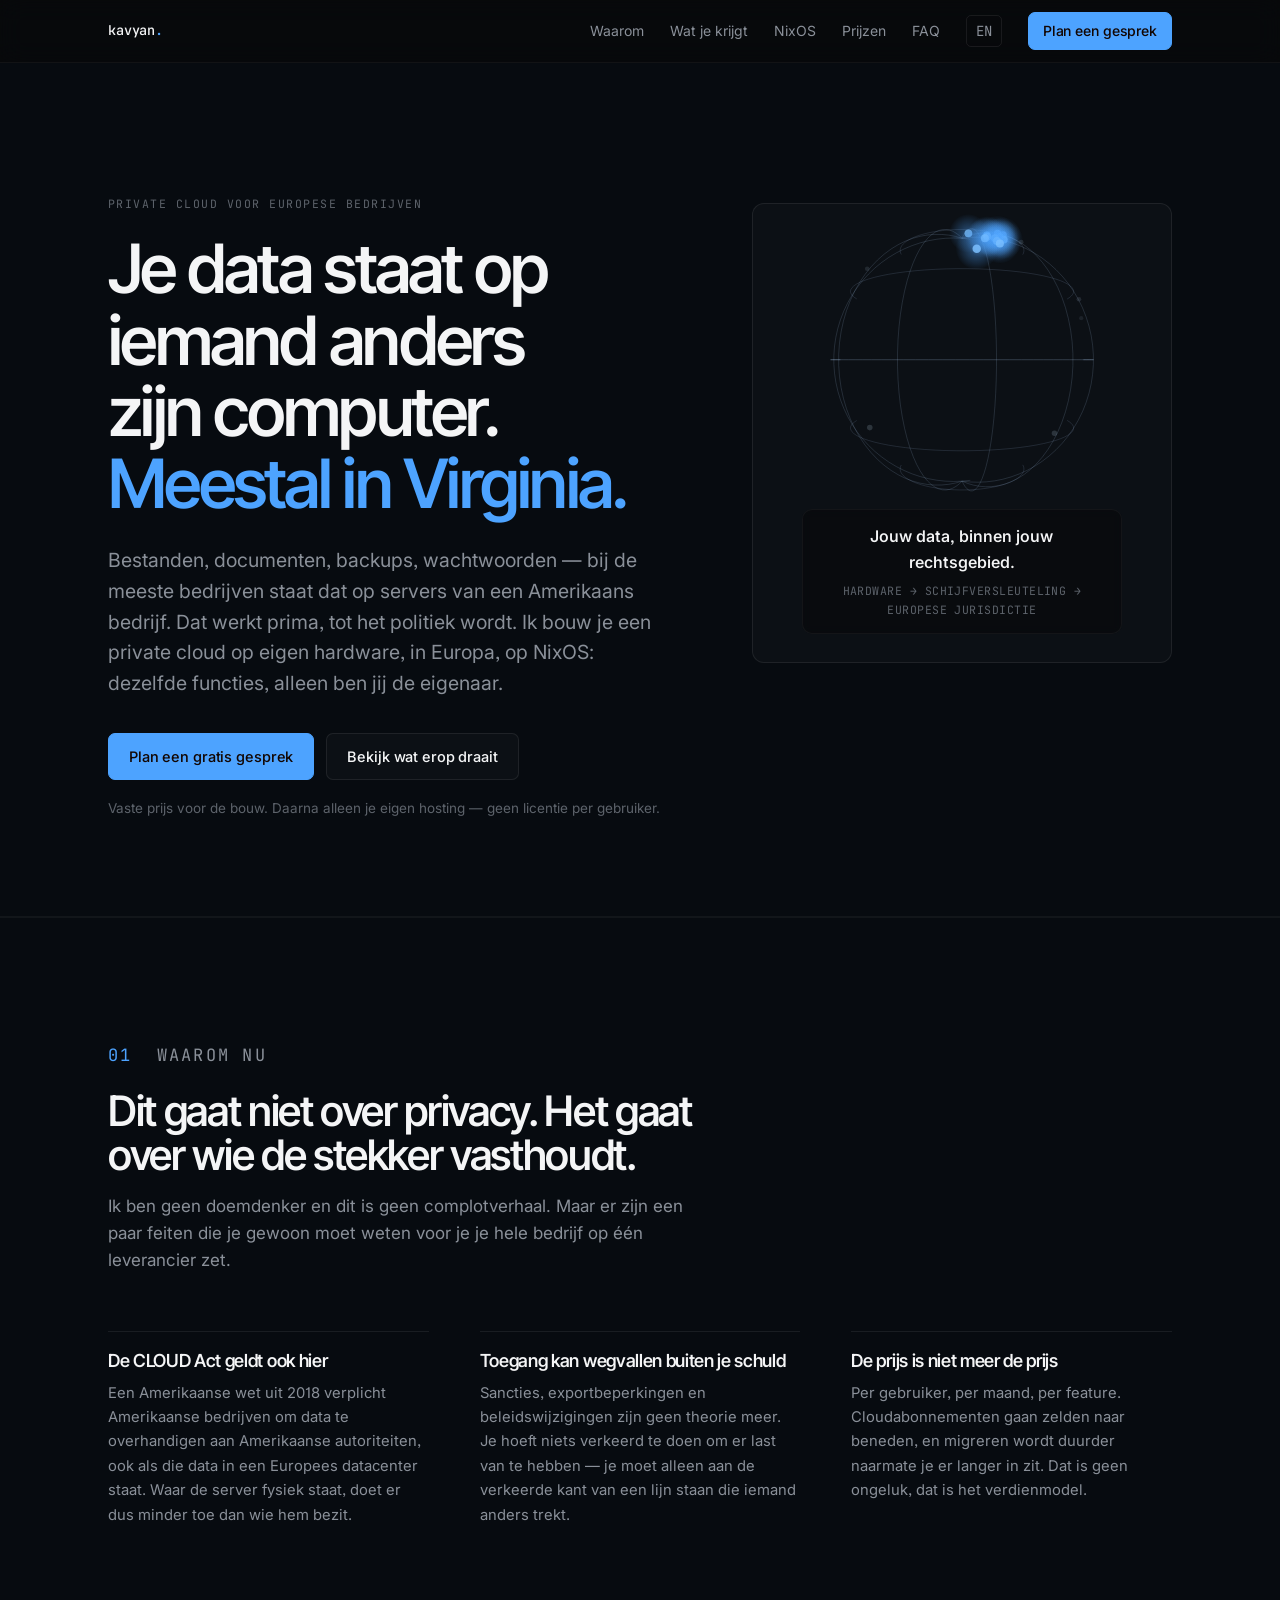
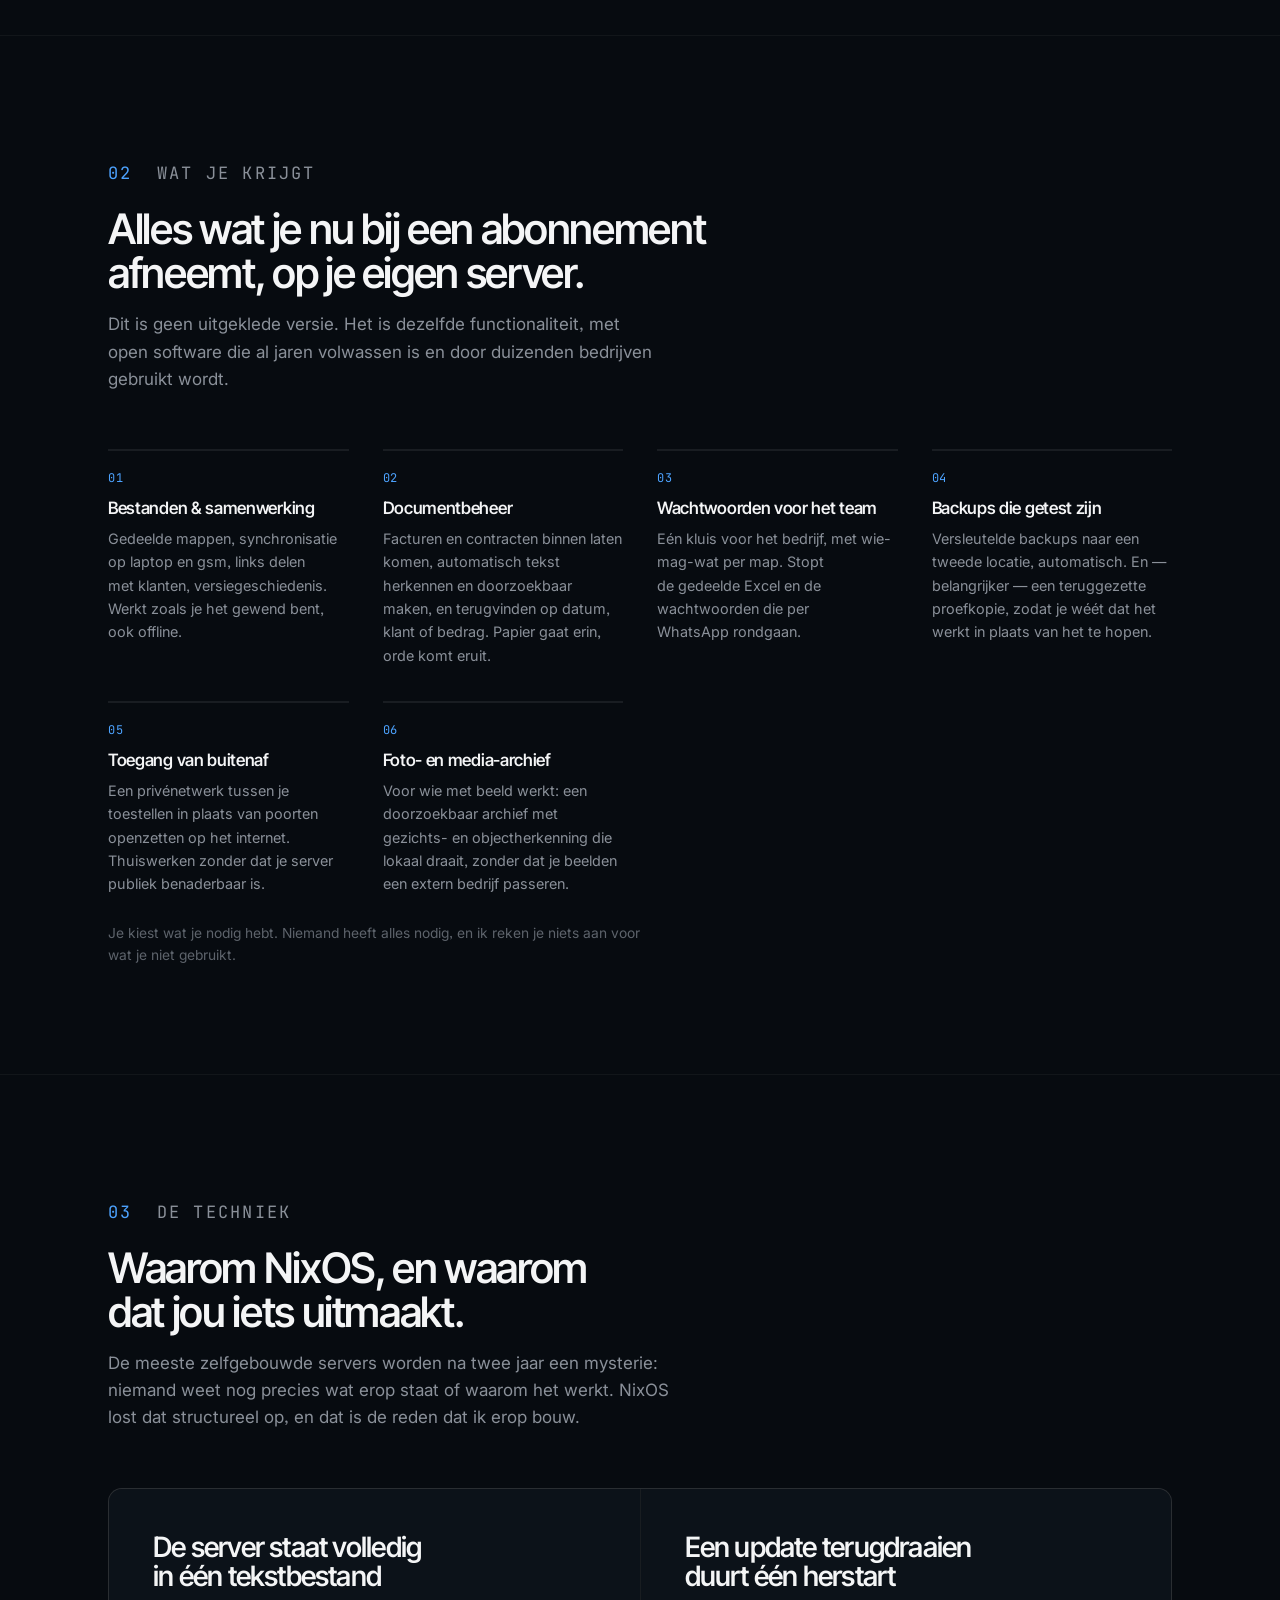
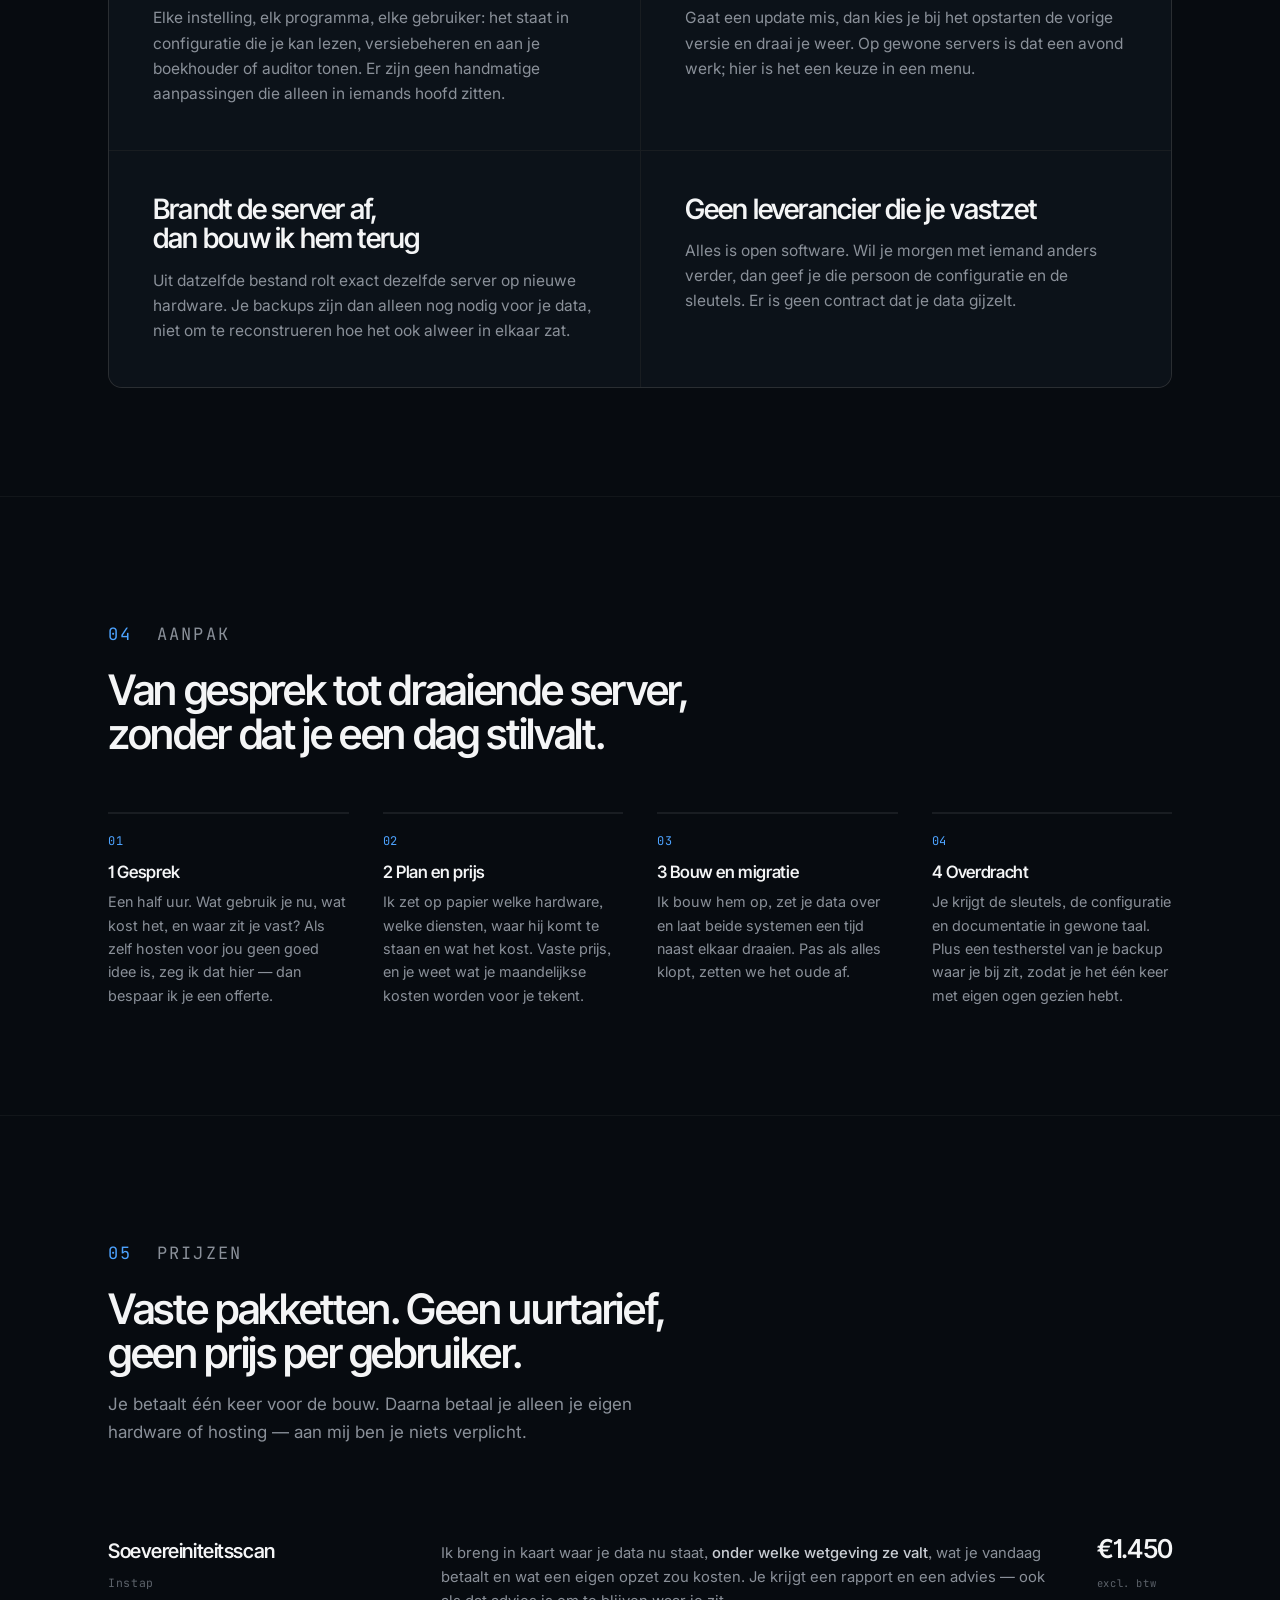
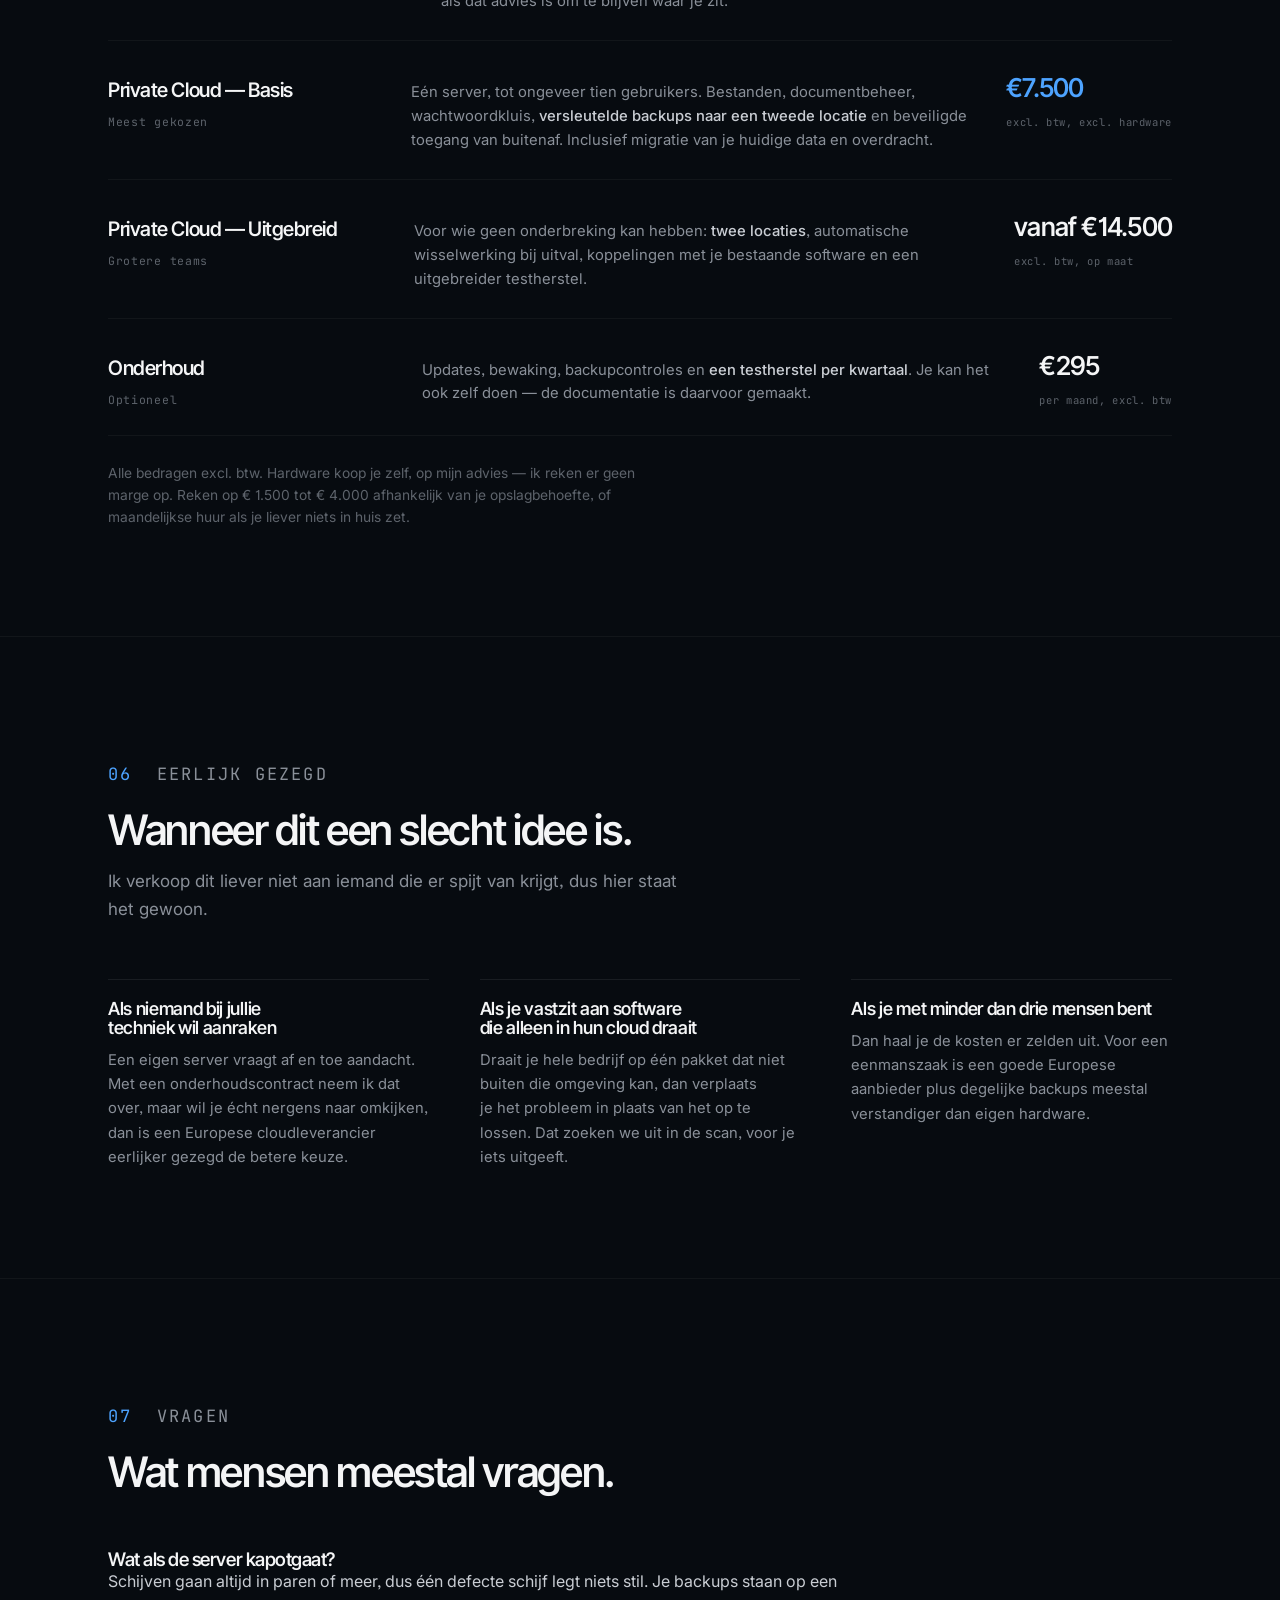
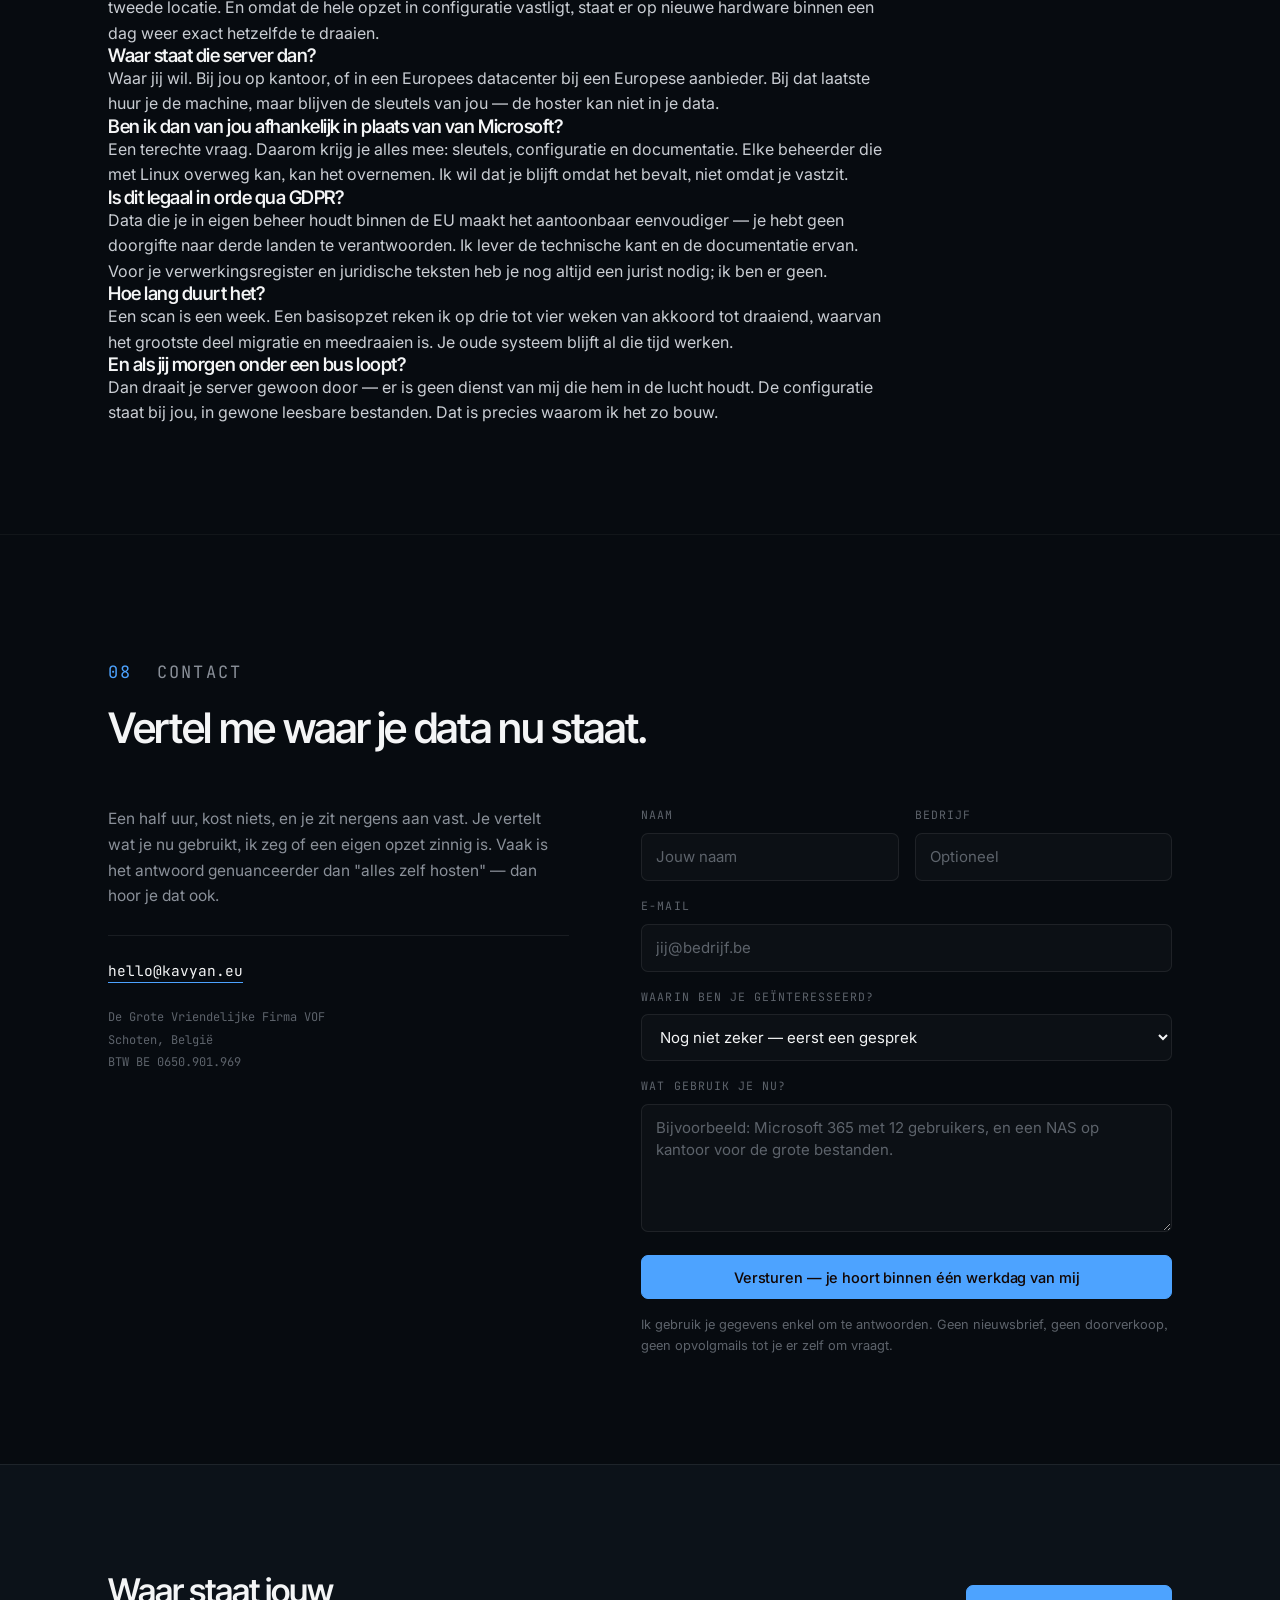
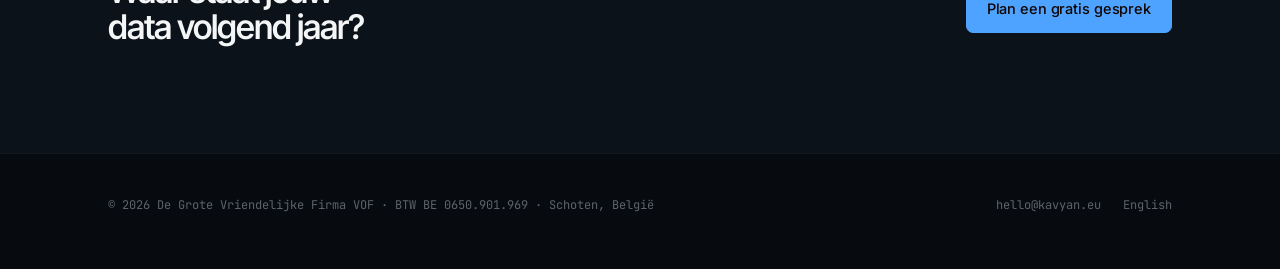
==== index.html @ d62dfb6c "kavyan.eu: statische site NL + EN, soevereine bol" ====
<!DOCTYPE html>
<html lang="nl">
<head>
<meta charset="utf-8">
<meta name="viewport" content="width=device-width, initial-scale=1">
<title>Private cloud op eigen hardware, in Europa — Kavyan</title>
<meta name="description" content="Je bestanden, documenten en backups op een server die je zelf bezit, in Europa, op NixOS. Geen Amerikaanse cloudwet, geen abonnement dat elk jaar duurder wordt. Vaste prijs.">
<link rel="canonical" href="https://kavyan.eu/">
<link rel="alternate" hreflang="nl" href="https://kavyan.eu/">
<link rel="alternate" hreflang="en" href="https://kavyan.eu/en/">
<link rel="alternate" hreflang="x-default" href="https://kavyan.eu/">
<meta property="og:type" content="website">
<meta property="og:title" content="Kavyan — private cloud op eigen hardware, in Europa">
<meta property="og:description" content="Je data op een server die je zelf bezit, in Europa, op NixOS. Vaste prijs, geen abonnementsval.">
<meta property="og:url" content="https://kavyan.eu/">
<meta property="og:locale" content="nl_BE">
<meta name="theme-color" content="#070b10">
<link rel="preconnect" href="https://fonts.googleapis.com">
<link rel="preconnect" href="https://fonts.gstatic.com" crossorigin>
<link href="https://fonts.googleapis.com/css2?family=Inter+Tight:wght@400;500;600&family=Inter:wght@400;500;600&family=JetBrains+Mono:wght@400;500&display=swap" rel="stylesheet">
<link rel="stylesheet" href="/assets/style.css">
<script type="application/ld+json">
{
  "@context": "https://schema.org",
  "@type": "ProfessionalService",
  "name": "Kavyan",
  "url": "https://kavyan.eu/",
  "email": "hello@kavyan.eu",
  "areaServed": "BE",
  "description": "Private cloud op eigen hardware voor bedrijven, gebouwd op NixOS. Bestanden, documenten, backups en wachtwoorden in eigen beheer, binnen Europa.",
  "parentOrganization": {
    "@type": "Organization",
    "name": "De Grote Vriendelijke Firma VOF",
    "vatID": "BE0650901969",
    "address": { "@type": "PostalAddress", "addressLocality": "Schoten", "addressCountry": "BE" }
  }
}
</script>
</head>
<body>

<header class="site-head">
  <div class="wrap">
    <a class="logo" href="/">kavyan<b>.</b></a>
    <nav class="nav">
      <a href="#waarom">Waarom</a>
      <a href="#wat">Wat je krijgt</a>
      <a href="#nixos">NixOS</a>
      <a href="#prijzen">Prijzen</a>
      <a href="#faq">FAQ</a>
      <a class="lang" href="/en/" hreflang="en">EN</a>
      <a class="btn btn-primary btn-sm" href="#contact">Plan een gesprek</a>
    </nav>
  </div>
</header>

<main>

<section class="hero">
  <div class="wrap">
    <div>
      <p class="eyebrow">Private cloud voor Europese bedrijven</p>
      <h1>Je data staat op iemand anders zijn computer. <em>Meestal in Virginia.</em></h1>
      <p class="lede">Bestanden, documenten, backups, wachtwoorden — bij de meeste bedrijven staat dat op servers van een Amerikaans bedrijf. Dat werkt prima, tot het politiek wordt. Ik bouw je een private cloud op eigen hardware, in Europa, op NixOS: dezelfde functies, alleen ben jij de eigenaar.</p>
      <div class="hero-cta">
        <a class="btn btn-primary" href="#contact">Plan een gratis gesprek</a>
        <a class="btn btn-ghost" href="#wat">Bekijk wat erop draait</a>
      </div>
      <p class="hero-note">Vaste prijs voor de bouw. Daarna alleen je eigen hosting — geen licentie per gebruiker.</p>
    </div>

    <aside class="hero-aside graph-wrap">
      <canvas id="globe" aria-hidden="true"></canvas>
      <div class="graph-caption">
        <b>Jouw data, binnen jouw rechtsgebied.</b>
        <span>hardware → schijfversleuteling → Europese jurisdictie</span>
      </div>
    </aside>
  </div>
</section>

<section class="section-line" id="waarom">
  <div class="wrap">
    <div class="sec-head">
      <p class="eyebrow"><span class="num">01</span> &nbsp;Waarom nu</p>
      <h2>Dit gaat niet over privacy. Het gaat over wie de stekker vasthoudt.</h2>
      <p>Ik ben geen doemdenker en dit is geen complotverhaal. Maar er zijn een paar feiten die je gewoon moet weten voor je je hele bedrijf op één leverancier zet.</p>
    </div>
    <div class="pain">
      <div>
        <h3>De CLOUD Act geldt ook hier</h3>
        <p>Een Amerikaanse wet uit 2018 verplicht Amerikaanse bedrijven om data te overhandigen aan Amerikaanse autoriteiten, ook als die data in een Europees datacenter staat. Waar de server fysiek staat, doet er dus minder toe dan wie hem bezit.</p>
      </div>
      <div>
        <h3>Toegang kan wegvallen buiten je schuld</h3>
        <p>Sancties, exportbeperkingen en beleidswijzigingen zijn geen theorie meer. Je hoeft niets verkeerd te doen om er last van te hebben — je moet alleen aan de verkeerde kant van een lijn staan die iemand anders trekt.</p>
      </div>
      <div>
        <h3>De prijs is niet meer de prijs</h3>
        <p>Per gebruiker, per maand, per feature. Cloudabonnementen gaan zelden naar beneden, en migreren wordt duurder naarmate je er langer in zit. Dat is geen ongeluk, dat is het verdienmodel.</p>
      </div>
    </div>
  </div>
</section>

<section class="section-line" id="wat">
  <div class="wrap">
    <div class="sec-head">
      <p class="eyebrow"><span class="num">02</span> &nbsp;Wat je krijgt</p>
      <h2>Alles wat je nu bij een abonnement afneemt, op je eigen server.</h2>
      <p>Dit is geen uitgeklede versie. Het is dezelfde functionaliteit, met open software die al jaren volwassen is en door duizenden bedrijven gebruikt wordt.</p>
    </div>
    <div class="steps">
      <div class="step">
        <h3>Bestanden &amp; samenwerking</h3>
        <p>Gedeelde mappen, synchronisatie op laptop en gsm, links delen met klanten, versiegeschiedenis. Werkt zoals je het gewend bent, ook offline.</p>
      </div>
      <div class="step">
        <h3>Documentbeheer</h3>
        <p>Facturen en contracten binnen laten komen, automatisch tekst herkennen en doorzoekbaar maken, en terugvinden op datum, klant of bedrag. Papier gaat erin, orde komt eruit.</p>
      </div>
      <div class="step">
        <h3>Wachtwoorden voor het team</h3>
        <p>Eén kluis voor het bedrijf, met wie-mag-wat per map. Stopt de gedeelde Excel en de wachtwoorden die per WhatsApp rondgaan.</p>
      </div>
      <div class="step">
        <h3>Backups die getest zijn</h3>
        <p>Versleutelde backups naar een tweede locatie, automatisch. En — belangrijker — een teruggezette proefkopie, zodat je wéét dat het werkt in plaats van het te hopen.</p>
      </div>
      <div class="step">
        <h3>Toegang van buitenaf</h3>
        <p>Een privénetwerk tussen je toestellen in plaats van poorten openzetten op het internet. Thuiswerken zonder dat je server publiek benaderbaar is.</p>
      </div>
      <div class="step">
        <h3>Foto- en media-archief</h3>
        <p>Voor wie met beeld werkt: een doorzoekbaar archief met gezichts- en objectherkenning die lokaal draait, zonder dat je beelden een extern bedrijf passeren.</p>
      </div>
    </div>
    <p class="price-note">Je kiest wat je nodig hebt. Niemand heeft alles nodig, en ik reken je niets aan voor wat je niet gebruikt.</p>
  </div>
</section>

<section class="section-line" id="nixos">
  <div class="wrap">
    <div class="sec-head">
      <p class="eyebrow"><span class="num">03</span> &nbsp;De techniek</p>
      <h2>Waarom NixOS, en waarom dat jou iets uitmaakt.</h2>
      <p>De meeste zelfgebouwde servers worden na twee jaar een mysterie: niemand weet nog precies wat erop staat of waarom het werkt. NixOS lost dat structureel op, en dat is de reden dat ik erop bouw.</p>
    </div>
    <div class="tracks">
      <div class="track">
        <h3>De server staat volledig in één tekstbestand</h3>
        <p>Elke instelling, elk programma, elke gebruiker: het staat in configuratie die je kan lezen, versiebeheren en aan je boekhouder of auditor tonen. Er zijn geen handmatige aanpassingen die alleen in iemands hoofd zitten.</p>
      </div>
      <div class="track">
        <h3>Een update terugdraaien duurt één herstart</h3>
        <p>Gaat een update mis, dan kies je bij het opstarten de vorige versie en draai je weer. Op gewone servers is dat een avond werk; hier is het een keuze in een menu.</p>
      </div>
      <div class="track">
        <h3>Brandt de server af, dan bouw ik hem terug</h3>
        <p>Uit datzelfde bestand rolt exact dezelfde server op nieuwe hardware. Je backups zijn dan alleen nog nodig voor je data, niet om te reconstrueren hoe het ook alweer in elkaar zat.</p>
      </div>
      <div class="track">
        <h3>Geen leverancier die je vastzet</h3>
        <p>Alles is open software. Wil je morgen met iemand anders verder, dan geef je die persoon de configuratie en de sleutels. Er is geen contract dat je data gijzelt.</p>
      </div>
    </div>
  </div>
</section>

<section class="section-line" id="aanpak">
  <div class="wrap">
    <div class="sec-head">
      <p class="eyebrow"><span class="num">04</span> &nbsp;Aanpak</p>
      <h2>Van gesprek tot draaiende server, zonder dat je een dag stilvalt.</h2>
    </div>
    <div class="steps">
      <div class="step">
        <h3><span class="num">1</span> Gesprek</h3>
        <p>Een half uur. Wat gebruik je nu, wat kost het, en waar zit je vast? Als zelf hosten voor jou geen goed idee is, zeg ik dat hier — dan bespaar ik je een offerte.</p>
      </div>
      <div class="step">
        <h3><span class="num">2</span> Plan en prijs</h3>
        <p>Ik zet op papier welke hardware, welke diensten, waar hij komt te staan en wat het kost. Vaste prijs, en je weet wat je maandelijkse kosten worden voor je tekent.</p>
      </div>
      <div class="step">
        <h3><span class="num">3</span> Bouw en migratie</h3>
        <p>Ik bouw hem op, zet je data over en laat beide systemen een tijd naast elkaar draaien. Pas als alles klopt, zetten we het oude af.</p>
      </div>
      <div class="step">
        <h3><span class="num">4</span> Overdracht</h3>
        <p>Je krijgt de sleutels, de configuratie en documentatie in gewone taal. Plus een testherstel van je backup waar je bij zit, zodat je het één keer met eigen ogen gezien hebt.</p>
      </div>
    </div>
  </div>
</section>

<section class="section-line" id="prijzen">
  <div class="wrap">
    <div class="sec-head">
      <p class="eyebrow"><span class="num">05</span> &nbsp;Prijzen</p>
      <h2>Vaste pakketten. Geen uurtarief, geen prijs per gebruiker.</h2>
      <p>Je betaalt één keer voor de bouw. Daarna betaal je alleen je eigen hardware of hosting — aan mij ben je niets verplicht.</p>
    </div>

    <div class="price-group">
      <div class="price-row">
        <div class="name">Soevereiniteitsscan<span>Instap</span></div>
        <div class="what">Ik breng in kaart waar je data nu staat, <b>onder welke wetgeving ze valt</b>, wat je vandaag betaalt en wat een eigen opzet zou kosten. Je krijgt een rapport en een advies — ook als dat advies is om te blijven waar je zit.</div>
        <div class="amt">€1.450<small>excl. btw</small></div>
      </div>
      <div class="price-row feature">
        <div class="name">Private Cloud — Basis<span>Meest gekozen</span></div>
        <div class="what">Eén server, tot ongeveer tien gebruikers. Bestanden, documentbeheer, wachtwoordkluis, <b>versleutelde backups naar een tweede locatie</b> en beveiligde toegang van buitenaf. Inclusief migratie van je huidige data en overdracht.</div>
        <div class="amt">€7.500<small>excl. btw, excl. hardware</small></div>
      </div>
      <div class="price-row">
        <div class="name">Private Cloud — Uitgebreid<span>Grotere teams</span></div>
        <div class="what">Voor wie geen onderbreking kan hebben: <b>twee locaties</b>, automatische wisselwerking bij uitval, koppelingen met je bestaande software en een uitgebreider testherstel.</div>
        <div class="amt">vanaf €14.500<small>excl. btw, op maat</small></div>
      </div>
      <div class="price-row">
        <div class="name">Onderhoud<span>Optioneel</span></div>
        <div class="what">Updates, bewaking, backupcontroles en <b>een testherstel per kwartaal</b>. Je kan het ook zelf doen — de documentatie is daarvoor gemaakt.</div>
        <div class="amt">€295<small>per maand, excl. btw</small></div>
      </div>
    </div>

    <p class="price-note">Alle bedragen excl. btw. Hardware koop je zelf, op mijn advies — ik reken er geen marge op. Reken op € 1.500 tot € 4.000 afhankelijk van je opslagbehoefte, of maandelijkse huur als je liever niets in huis zet.</p>
  </div>
</section>

<section class="section-line" id="eerlijk">
  <div class="wrap">
    <div class="sec-head">
      <p class="eyebrow"><span class="num">06</span> &nbsp;Eerlijk gezegd</p>
      <h2>Wanneer dit een slecht idee is.</h2>
      <p>Ik verkoop dit liever niet aan iemand die er spijt van krijgt, dus hier staat het gewoon.</p>
    </div>
    <div class="pain">
      <div>
        <h3>Als niemand bij jullie techniek wil aanraken</h3>
        <p>Een eigen server vraagt af en toe aandacht. Met een onderhoudscontract neem ik dat over, maar wil je écht nergens naar omkijken, dan is een Europese cloudleverancier eerlijker gezegd de betere keuze.</p>
      </div>
      <div>
        <h3>Als je vastzit aan software die alleen in hun cloud draait</h3>
        <p>Draait je hele bedrijf op één pakket dat niet buiten die omgeving kan, dan verplaats je het probleem in plaats van het op te lossen. Dat zoeken we uit in de scan, voor je iets uitgeeft.</p>
      </div>
      <div>
        <h3>Als je met minder dan drie mensen bent</h3>
        <p>Dan haal je de kosten er zelden uit. Voor een eenmanszaak is een goede Europese aanbieder plus degelijke backups meestal verstandiger dan eigen hardware.</p>
      </div>
    </div>
  </div>
</section>

<section class="section-line" id="faq">
  <div class="wrap">
    <div class="sec-head">
      <p class="eyebrow"><span class="num">07</span> &nbsp;Vragen</p>
      <h2>Wat mensen meestal vragen.</h2>
    </div>
    <div class="faq">
      <div>
        <h3>Wat als de server kapotgaat?</h3>
        <p>Schijven gaan altijd in paren of meer, dus één defecte schijf legt niets stil. Je backups staan op een tweede locatie. En omdat de hele opzet in configuratie vastligt, staat er op nieuwe hardware binnen een dag weer exact hetzelfde te draaien.</p>
      </div>
      <div>
        <h3>Waar staat die server dan?</h3>
        <p>Waar jij wil. Bij jou op kantoor, of in een Europees datacenter bij een Europese aanbieder. Bij dat laatste huur je de machine, maar blijven de sleutels van jou — de hoster kan niet in je data.</p>
      </div>
      <div>
        <h3>Ben ik dan van jou afhankelijk in plaats van van Microsoft?</h3>
        <p>Een terechte vraag. Daarom krijg je alles mee: sleutels, configuratie en documentatie. Elke beheerder die met Linux overweg kan, kan het overnemen. Ik wil dat je blijft omdat het bevalt, niet omdat je vastzit.</p>
      </div>
      <div>
        <h3>Is dit legaal in orde qua GDPR?</h3>
        <p>Data die je in eigen beheer houdt binnen de EU maakt het aantoonbaar eenvoudiger — je hebt geen doorgifte naar derde landen te verantwoorden. Ik lever de technische kant en de documentatie ervan. Voor je verwerkingsregister en juridische teksten heb je nog altijd een jurist nodig; ik ben er geen.</p>
      </div>
      <div>
        <h3>Hoe lang duurt het?</h3>
        <p>Een scan is een week. Een basisopzet reken ik op drie tot vier weken van akkoord tot draaiend, waarvan het grootste deel migratie en meedraaien is. Je oude systeem blijft al die tijd werken.</p>
      </div>
      <div>
        <h3>En als jij morgen onder een bus loopt?</h3>
        <p>Dan draait je server gewoon door — er is geen dienst van mij die hem in de lucht houdt. De configuratie staat bij jou, in gewone leesbare bestanden. Dat is precies waarom ik het zo bouw.</p>
      </div>
    </div>
  </div>
</section>

<section class="section-line" id="contact">
  <div class="wrap">
    <div class="sec-head">
      <p class="eyebrow"><span class="num">08</span> &nbsp;Contact</p>
      <h2>Vertel me waar je data nu staat.</h2>
    </div>
    <div class="contact-grid">
      <div class="contact-side">
        <p>Een half uur, kost niets, en je zit nergens aan vast. Je vertelt wat je nu gebruikt, ik zeg of een eigen opzet zinnig is. Vaak is het antwoord genuanceerder dan "alles zelf hosten" — dan hoor je dat ook.</p>
        <div class="direct">
          <a href="mailto:hello@kavyan.eu">hello@kavyan.eu</a>
        </div>
        <p class="meta">
          De Grote Vriendelijke Firma VOF<br>
          Schoten, België<br>
          BTW BE 0650.901.969
        </p>
      </div>

      <form action="https://formspree.io/f/FORMSPREE_ID" method="POST">
        <div class="field-row">
          <div class="field">
            <label for="naam">Naam</label>
            <input id="naam" name="naam" type="text" required autocomplete="name" placeholder="Jouw naam">
          </div>
          <div class="field">
            <label for="bedrijf">Bedrijf</label>
            <input id="bedrijf" name="bedrijf" type="text" autocomplete="organization" placeholder="Optioneel">
          </div>
        </div>
        <div class="field">
          <label for="email">E-mail</label>
          <input id="email" name="email" type="email" required autocomplete="email" placeholder="jij@bedrijf.be">
        </div>
        <div class="field">
          <label for="interesse">Waarin ben je geïnteresseerd?</label>
          <select id="interesse" name="interesse">
            <option>Nog niet zeker — eerst een gesprek</option>
            <option>Soevereiniteitsscan (€1.450)</option>
            <option>Private Cloud — Basis (€7.500)</option>
            <option>Private Cloud — Uitgebreid (vanaf €14.500)</option>
            <option>Onderhoud (€295/maand)</option>
          </select>
        </div>
        <div class="field">
          <label for="bericht">Wat gebruik je nu?</label>
          <textarea id="bericht" name="bericht" required placeholder="Bijvoorbeeld: Microsoft 365 met 12 gebruikers, en een NAS op kantoor voor de grote bestanden."></textarea>
        </div>
        <input type="hidden" name="_subject" value="Nieuwe aanvraag via kavyan.eu">
        <input class="hp" type="text" name="_gotcha" tabindex="-1" autocomplete="off" aria-hidden="true">
        <button class="btn btn-primary" type="submit">Versturen — je hoort binnen één werkdag van mij</button>
        <p class="form-foot">Ik gebruik je gegevens enkel om te antwoorden. Geen nieuwsbrief, geen doorverkoop, geen opvolgmails tot je er zelf om vraagt.</p>
      </form>
    </div>
  </div>
</section>

<section class="final">
  <div class="wrap">
    <h2>Waar staat jouw data volgend jaar?</h2>
    <a class="btn btn-primary" href="#contact">Plan een gratis gesprek</a>
  </div>
</section>

</main>

<footer class="site-foot">
  <div class="wrap">
    <p>© 2026 De Grote Vriendelijke Firma VOF · BTW BE 0650.901.969 · Schoten, België</p>
    <div class="foot-links">
      <a href="mailto:hello@kavyan.eu">hello@kavyan.eu</a>
      <a href="/en/" hreflang="en">English</a>
    </div>
  </div>
</footer>

<script src="/assets/sovereign-globe.js" defer></script>
</body>
</html>
---- assets/style.css ----
/* buildingaiagents.eu — design system
   Surface: Decide/Learn. Dark-native, editorial, one accent.
   Accent is signal-only: CTAs, active states, numerals. Never decoration. */

:root {
  --bg:        #070b10;
  --bg-2:      #0c1219;
  --surface:   rgba(255,255,255,0.022);
  --surface-2: rgba(255,255,255,0.045);
  --line:      rgba(255,255,255,0.075);
  --line-soft: rgba(255,255,255,0.045);

  --ink:       #f4f5f6;
  --ink-2:     #c9cdd3;
  --ink-3:     #8a9099;
  --ink-4:     #5d636b;

  --accent:    #4da3ff;
  --accent-2:  #7cc0ff;
  --accent-dim: rgba(77,163,255,0.10);

  --sans: 'Inter', system-ui, -apple-system, 'Segoe UI', Roboto, sans-serif;
  --display: 'Inter Tight', 'Inter', system-ui, sans-serif;
  --mono: 'JetBrains Mono', ui-monospace, SFMono-Regular, Menlo, monospace;

  --wrap: 1160px;
  --gut: clamp(20px, 5vw, 48px);
}

*, *::before, *::after { box-sizing: border-box; }

html { scroll-behavior: smooth; -webkit-text-size-adjust: 100%; }

body {
  margin: 0;
  background: var(--bg);
  color: var(--ink-2);
  font-family: var(--sans);
  font-size: 16px;
  line-height: 1.6;
  font-feature-settings: "cv01", "ss03";
  -webkit-font-smoothing: antialiased;
  text-wrap: pretty;
}

h1, h2, h3, h4 {
  font-family: var(--display);
  color: var(--ink);
  font-weight: 560;
  margin: 0;
  line-height: 1.05;
  letter-spacing: -0.025em;
  text-wrap: balance;
}

p { margin: 0; }

a { color: inherit; text-decoration: none; }

a:focus-visible, button:focus-visible, input:focus-visible,
textarea:focus-visible, select:focus-visible, summary:focus-visible {
  outline: 2px solid var(--accent);
  outline-offset: 3px;
  border-radius: 3px;
}

.wrap { max-width: var(--wrap); margin: 0 auto; padding-inline: var(--gut); }

.eyebrow {
  font-family: var(--mono);
  font-size: 11.5px;
  letter-spacing: 0.13em;
  text-transform: uppercase;
  color: var(--ink-4);
  margin: 0 0 20px;
}
.eyebrow .num { color: var(--accent); }

/* ---------- header ---------- */
.site-head {
  position: sticky; top: 0; z-index: 60;
  background: rgba(8,9,10,0.82);
  backdrop-filter: saturate(140%) blur(12px);
  border-bottom: 1px solid var(--line-soft);
}
.site-head .wrap {
  display: flex; align-items: center; gap: 28px;
  height: 62px;
}
.logo {
  font-family: var(--mono);
  font-size: 13.5px; font-weight: 500;
  color: var(--ink); letter-spacing: -0.01em;
  white-space: nowrap;
}
.logo b { color: var(--accent); font-weight: 500; }
.nav { display: flex; gap: 26px; margin-left: auto; align-items: center; }
.nav a { font-size: 14px; color: var(--ink-3); transition: color .15s; }
.nav a:hover { color: var(--ink); }
.lang {
  font-family: var(--mono); font-size: 11.5px;
  color: var(--ink-4); border: 1px solid var(--line);
  padding: 4px 9px; border-radius: 5px;
  transition: border-color .15s, color .15s;
}
.lang:hover { color: var(--ink); border-color: var(--ink-4); }
@media (max-width: 880px) { .nav a:not(.lang):not(.btn) { display: none; } }

/* ---------- buttons ---------- */
.btn {
  display: inline-flex; align-items: center; justify-content: center;
  gap: 8px; min-height: 44px;
  padding: 11px 20px; border-radius: 7px;
  font-size: 14.5px; font-weight: 510; letter-spacing: -0.008em;
  border: 1px solid transparent; cursor: pointer;
  transition: background .16s, border-color .16s, color .16s;
  font-family: inherit;
}
/* two classes: must out-specify `.nav a` (class+element) */
.btn.btn-primary { background: var(--accent); color: #120603; border-color: var(--accent); }
.btn.btn-primary:hover { background: var(--accent-2); border-color: var(--accent-2); color: #120603; }
.btn.btn-ghost { background: var(--surface); color: var(--ink); border-color: var(--line); }
.btn.btn-ghost:hover { background: var(--surface-2); border-color: rgba(255,255,255,0.16); color: var(--ink); }
.btn-sm { min-height: 36px; padding: 7px 14px; font-size: 13.5px; }
.btn { white-space: nowrap; }
@media (max-width: 480px) {
  .site-head .btn-sm { padding: 7px 11px; font-size: 12.5px; }
  .nav { gap: 10px; }
}

/* ---------- hero ---------- */
.hero { padding: clamp(72px, 11vw, 132px) 0 clamp(60px, 8vw, 96px); border-bottom: 1px solid var(--line-soft); }
.hero .wrap { display: grid; grid-template-columns: minmax(0, 1.35fr) minmax(0, 1fr); gap: clamp(32px, 6vw, 80px); align-items: start; }
.hero h1 { font-size: clamp(38px, 6.2vw, 68px); letter-spacing: -0.04em; }
.hero h1 em { font-style: normal; color: var(--accent); }
.hero .lede { font-size: clamp(17px, 2vw, 19.5px); color: var(--ink-3); margin-top: 26px; max-width: 46ch; line-height: 1.58; }
.hero-cta { display: flex; flex-wrap: wrap; gap: 12px; margin-top: 34px; }
.hero-note { font-size: 13.5px; color: var(--ink-4); margin-top: 18px; }

.hero-aside {
  border: 1px solid var(--line); border-radius: 12px;
  background: var(--surface); padding: 24px 24px 22px;
  margin-top: 8px;
}
.hero-aside h3 { font-size: 15.5px; letter-spacing: -0.01em; margin-bottom: 12px; }
.hero-aside p { font-size: 14.5px; color: var(--ink-3); line-height: 1.62; }
.hero-aside ul { margin: 14px 0 0; padding: 0; list-style: none; }
.hero-aside li {
  font-size: 14px; color: var(--ink-2); padding: 9px 0;
  border-top: 1px solid var(--line-soft); display: flex; gap: 11px;
}
.hero-aside li::before { content: "→"; color: var(--accent); font-family: var(--mono); font-size: 12.5px; line-height: 1.5; }
@media (max-width: 860px) { .hero .wrap { grid-template-columns: 1fr; } }

/* ---------- sections ---------- */
section { padding: clamp(64px, 8.5vw, 108px) 0; }
.section-line { border-top: 1px solid var(--line-soft); }
.sec-head { max-width: 62ch; margin-bottom: clamp(36px, 5vw, 56px); }
.sec-head h2 { font-size: clamp(28px, 3.9vw, 42px); letter-spacing: -0.032em; }
.sec-head p { margin-top: 16px; font-size: 17px; color: var(--ink-3); max-width: 54ch; }

/* ---------- pain (editorial two-col) ---------- */
.pain { display: grid; grid-template-columns: repeat(auto-fit, minmax(250px, 1fr)); gap: clamp(24px, 4vw, 52px); }
.pain > div { border-top: 1px solid var(--line); padding-top: 20px; }
.pain h3 { font-size: 18px; margin-bottom: 10px; letter-spacing: -0.018em; }
.pain p { font-size: 14.8px; color: var(--ink-3); line-height: 1.65; }

/* ---------- two tracks (split, not cards) ---------- */
.tracks { display: grid; grid-template-columns: 1fr 1fr; gap: 1px; background: var(--line); border: 1px solid var(--line); border-radius: 14px; overflow: hidden; }
.track { background: var(--bg-2); padding: clamp(28px, 4vw, 44px); display: flex; flex-direction: column; }
.track .tag { font-family: var(--mono); font-size: 11.5px; letter-spacing: 0.11em; text-transform: uppercase; color: var(--accent); margin-bottom: 18px; }
.track h3 { font-size: clamp(22px, 2.7vw, 28px); letter-spacing: -0.028em; }
.track > p { margin-top: 14px; font-size: 15.5px; color: var(--ink-3); line-height: 1.62; }
.track ul { list-style: none; padding: 0; margin: 24px 0 0; }
.track li { font-size: 14.5px; color: var(--ink-2); padding: 11px 0; border-top: 1px solid var(--line-soft); }
.track .track-foot { margin-top: auto; padding-top: 26px; }
@media (max-width: 800px) { .tracks { grid-template-columns: 1fr; } }

/* ---------- process timeline ---------- */
.steps { display: grid; grid-template-columns: repeat(auto-fit, minmax(215px, 1fr)); gap: clamp(20px, 3vw, 34px); counter-reset: s; }
.step { border-top: 2px solid var(--line); padding-top: 18px; counter-increment: s; }
.step::before {
  content: counter(s, decimal-leading-zero);
  font-family: var(--mono); font-size: 12px; color: var(--accent);
  display: block; margin-bottom: 12px; letter-spacing: 0.06em;
}
.step h3 { font-size: 17px; margin-bottom: 9px; letter-spacing: -0.018em; }
.step p { font-size: 14.4px; color: var(--ink-3); line-height: 1.62; }
.step .when { font-family: var(--mono); font-size: 11.5px; color: var(--ink-4); margin-top: 12px; display: block; }

/* ---------- pricing ---------- */
.price-group + .price-group { margin-top: 52px; }
.price-group > h3 {
  font-family: var(--mono); font-size: 12px; letter-spacing: 0.12em;
  text-transform: uppercase; color: var(--ink-4); font-weight: 400;
  padding-bottom: 14px; border-bottom: 1px solid var(--line); margin-bottom: 0;
}
.price-row {
  display: grid; grid-template-columns: minmax(190px, 1fr) minmax(0, 2.1fr) auto;
  gap: clamp(18px, 3vw, 40px); align-items: baseline;
  padding: 26px 0; border-bottom: 1px solid var(--line-soft);
}
.price-row .name { font-family: var(--display); font-size: 20px; color: var(--ink); font-weight: 560; letter-spacing: -0.022em; }
.price-row .name span { display: block; font-family: var(--mono); font-size: 11.5px; color: var(--ink-4); letter-spacing: 0.06em; margin-top: 7px; font-weight: 400; }
.price-row .what { font-size: 14.8px; color: var(--ink-3); line-height: 1.62; }
.price-row .what b { color: var(--ink-2); font-weight: 510; }
.price-row .amt { font-family: var(--display); font-size: 26px; color: var(--ink); letter-spacing: -0.03em; white-space: nowrap; font-weight: 560; }
.price-row .amt small { display: block; font-family: var(--mono); font-size: 10.5px; color: var(--ink-4); letter-spacing: 0.06em; margin-top: 6px; font-weight: 400; }
.price-row.feature .amt { color: var(--accent); }
@media (max-width: 760px) {
  .price-row { grid-template-columns: 1fr; gap: 12px; }
  .price-row .amt { font-size: 23px; }
}
.price-note { margin-top: 26px; font-size: 13.8px; color: var(--ink-4); max-width: 62ch; }

/* ---------- placeholder cases ---------- */
.placeholder-flag {
  display: inline-flex; align-items: center; gap: 8px;
  font-family: var(--mono); font-size: 11px; letter-spacing: 0.1em; text-transform: uppercase;
  color: var(--accent); background: var(--accent-dim);
  border: 1px solid rgba(255,92,56,0.28); border-radius: 5px;
  padding: 5px 10px; margin-bottom: 22px;
}
.cases { display: grid; grid-template-columns: repeat(auto-fit, minmax(260px, 1fr)); gap: clamp(20px, 3vw, 34px); }
.case { border: 1px dashed var(--line); border-radius: 10px; padding: 24px; background: var(--surface); }
.case .who { font-family: var(--mono); font-size: 11.5px; letter-spacing: 0.09em; text-transform: uppercase; color: var(--ink-4); }
.case h3 { font-size: 17.5px; margin: 12px 0 10px; letter-spacing: -0.02em; }
.case p { font-size: 14.4px; color: var(--ink-3); line-height: 1.62; }
.case .result { margin-top: 16px; padding-top: 14px; border-top: 1px solid var(--line-soft); font-size: 14px; color: var(--ink-2); }

/* ---------- faq ---------- */
.faq { max-width: 780px; }
.faq details { border-bottom: 1px solid var(--line-soft); }
.faq summary {
  cursor: pointer; list-style: none; padding: 20px 0;
  font-family: var(--display); font-size: 17.5px; color: var(--ink);
  font-weight: 510; letter-spacing: -0.02em;
  display: flex; justify-content: space-between; align-items: center; gap: 20px;
}
.faq summary::-webkit-details-marker { display: none; }
.faq summary::after { content: "+"; font-family: var(--mono); color: var(--accent); font-size: 18px; flex-shrink: 0; }
.faq details[open] summary::after { content: "–"; }
.faq details p { padding: 0 0 22px; font-size: 15px; color: var(--ink-3); line-height: 1.68; max-width: 68ch; }

/* ---------- contact ---------- */
.contact-grid { display: grid; grid-template-columns: minmax(0, 1fr) minmax(0, 1.15fr); gap: clamp(32px, 6vw, 72px); align-items: start; }
.contact-side p { font-size: 15.5px; color: var(--ink-3); line-height: 1.66; }
.contact-side .direct { margin-top: 26px; padding-top: 22px; border-top: 1px solid var(--line); }
.contact-side .direct a { font-family: var(--mono); font-size: 14.5px; color: var(--ink); border-bottom: 1px solid var(--accent); padding-bottom: 2px; }
.contact-side .direct a:hover { color: var(--accent); }
.contact-side .meta { font-family: var(--mono); font-size: 12px; color: var(--ink-4); margin-top: 22px; line-height: 1.9; }

form { display: grid; gap: 16px; grid-template-columns: minmax(0, 1fr); }
form > * { min-width: 0; }
.field label {
  display: block; font-family: var(--mono); font-size: 11.5px;
  letter-spacing: 0.09em; text-transform: uppercase; color: var(--ink-4); margin-bottom: 8px;
}
.field input, .field textarea, .field select {
  width: 100%; background: rgba(255,255,255,0.025); color: var(--ink);
  border: 1px solid var(--line); border-radius: 7px;
  padding: 12px 14px; font-family: inherit; font-size: 15px; line-height: 1.5;
  transition: border-color .15s, background .15s;
}
.field textarea { min-height: 128px; resize: vertical; }
.field input::placeholder, .field textarea::placeholder { color: var(--ink-4); }
.field input:hover, .field textarea:hover, .field select:hover { border-color: rgba(255,255,255,0.14); }
.field-row { display: grid; grid-template-columns: 1fr 1fr; gap: 16px; }
@media (max-width: 620px) {
  /* `1fr` = minmax(auto,1fr) en krimpt niet onder de min-content van een
     <input> (die heeft een intrinsieke breedte via size). Vandaar minmax(0,1fr)
     plus min-width:0, anders duwt het formulier de pagina 10px breder. */
  .field-row { grid-template-columns: minmax(0, 1fr); }
  .contact-grid { grid-template-columns: minmax(0, 1fr); }
}
.field, .field-row > * { min-width: 0; }
.field input, .field textarea, .field select { max-width: 100%; }
.form-foot { font-size: 12.8px; color: var(--ink-4); }
.hp { position: absolute; left: -9999px; width: 1px; height: 1px; overflow: hidden; }

/* ---------- final cta ---------- */
.final { border-top: 1px solid var(--line); background: var(--bg-2); }
.final .wrap { display: flex; flex-wrap: wrap; align-items: center; justify-content: space-between; gap: 28px; }
.final h2 { font-size: clamp(24px, 3.2vw, 34px); letter-spacing: -0.03em; max-width: 22ch; }

/* ---------- footer ---------- */
.site-foot { border-top: 1px solid var(--line-soft); padding: 40px 0 52px; }
.site-foot .wrap { display: flex; flex-wrap: wrap; gap: 20px 40px; justify-content: space-between; align-items: flex-start; }
.site-foot p, .site-foot a { font-family: var(--mono); font-size: 12px; color: var(--ink-4); line-height: 1.9; }
.site-foot a:hover { color: var(--ink-2); }
.foot-links { display: flex; gap: 22px; flex-wrap: wrap; }

@media (prefers-reduced-motion: reduce) {
  html { scroll-behavior: auto; }
  *, *::before, *::after { transition-duration: .01ms !important; animation-duration: .01ms !important; }
}


/* ── 3D agent-graph ────────────────────────────────────────────────────
   Canvas ligt achter de hero-aside. Pointer-events uit: het is decor,
   het mag nooit een klik op de CTA opvangen. */
.graph-wrap {
  position: relative;
  min-height: 460px;
  display: flex;
  align-items: flex-end;
  justify-content: center;
  overflow: hidden;
}
.graph-wrap canvas {
  position: absolute;
  inset: 0;
  width: 100%;
  height: 100%;
  pointer-events: none;
  z-index: 0;
}
.graph-caption {
  position: relative;
  z-index: 1;
  text-align: center;
  max-width: 320px;
  margin-bottom: 6px;
  padding: 14px 18px;
  background: rgba(8,9,10,0.55);
  backdrop-filter: blur(4px);
  border: 1px solid var(--line-soft);
  border-radius: 10px;
}
.graph-caption b { color: var(--ink); font-weight: 560; }
.graph-caption span {
  display: block;
  margin-top: 7px;
  font-family: var(--mono);
  font-size: 11.5px;
  letter-spacing: 0.04em;
  color: var(--ink-4);
  text-transform: uppercase;
}
@media (max-width: 860px) { .graph-wrap { min-height: 260px; } }

/* ── persoonlijke sectie ───────────────────────────────────────────── */
.me { display: grid; grid-template-columns: 1fr 1.35fr; gap: clamp(28px, 5vw, 64px); align-items: start; }
.me-card { border: 1px solid var(--line); border-radius: 12px; padding: 24px; background: var(--surface); }
.me-card .sig { font-family: var(--display); font-size: 21px; color: var(--ink); letter-spacing: -0.02em; }
.me-card .role { font-family: var(--mono); font-size: 11.5px; text-transform: uppercase; letter-spacing: 0.06em; color: var(--ink-4); margin-top: 6px; }
.me-card dl { margin: 20px 0 0; display: grid; gap: 12px; }
.me-card dt { font-family: var(--mono); font-size: 11px; letter-spacing: 0.05em; text-transform: uppercase; color: var(--ink-4); }
.me-card dd { margin: 2px 0 0; color: var(--ink-2); font-size: 14.5px; }
.me-body p { margin-bottom: 16px; font-size: 17px; }
.me-body p:last-child { margin-bottom: 0; }
.me-body strong { color: var(--ink); font-weight: 560; }
@media (max-width: 860px) { .me { grid-template-columns: 1fr; } }

/* ── eerlijkheidsblok ──────────────────────────────────────────────── */
.honest {
  border-left: 2px solid var(--accent);
  padding: 4px 0 4px 20px;
  margin-top: 30px;
}
.honest h3 { font-size: 17px; margin-bottom: 8px; }
.honest p { color: var(--ink-3); font-size: 15.5px; }
.honest ul { margin: 10px 0 0; padding-left: 18px; color: var(--ink-3); font-size: 15.5px; }
.honest li { margin-bottom: 5px; }
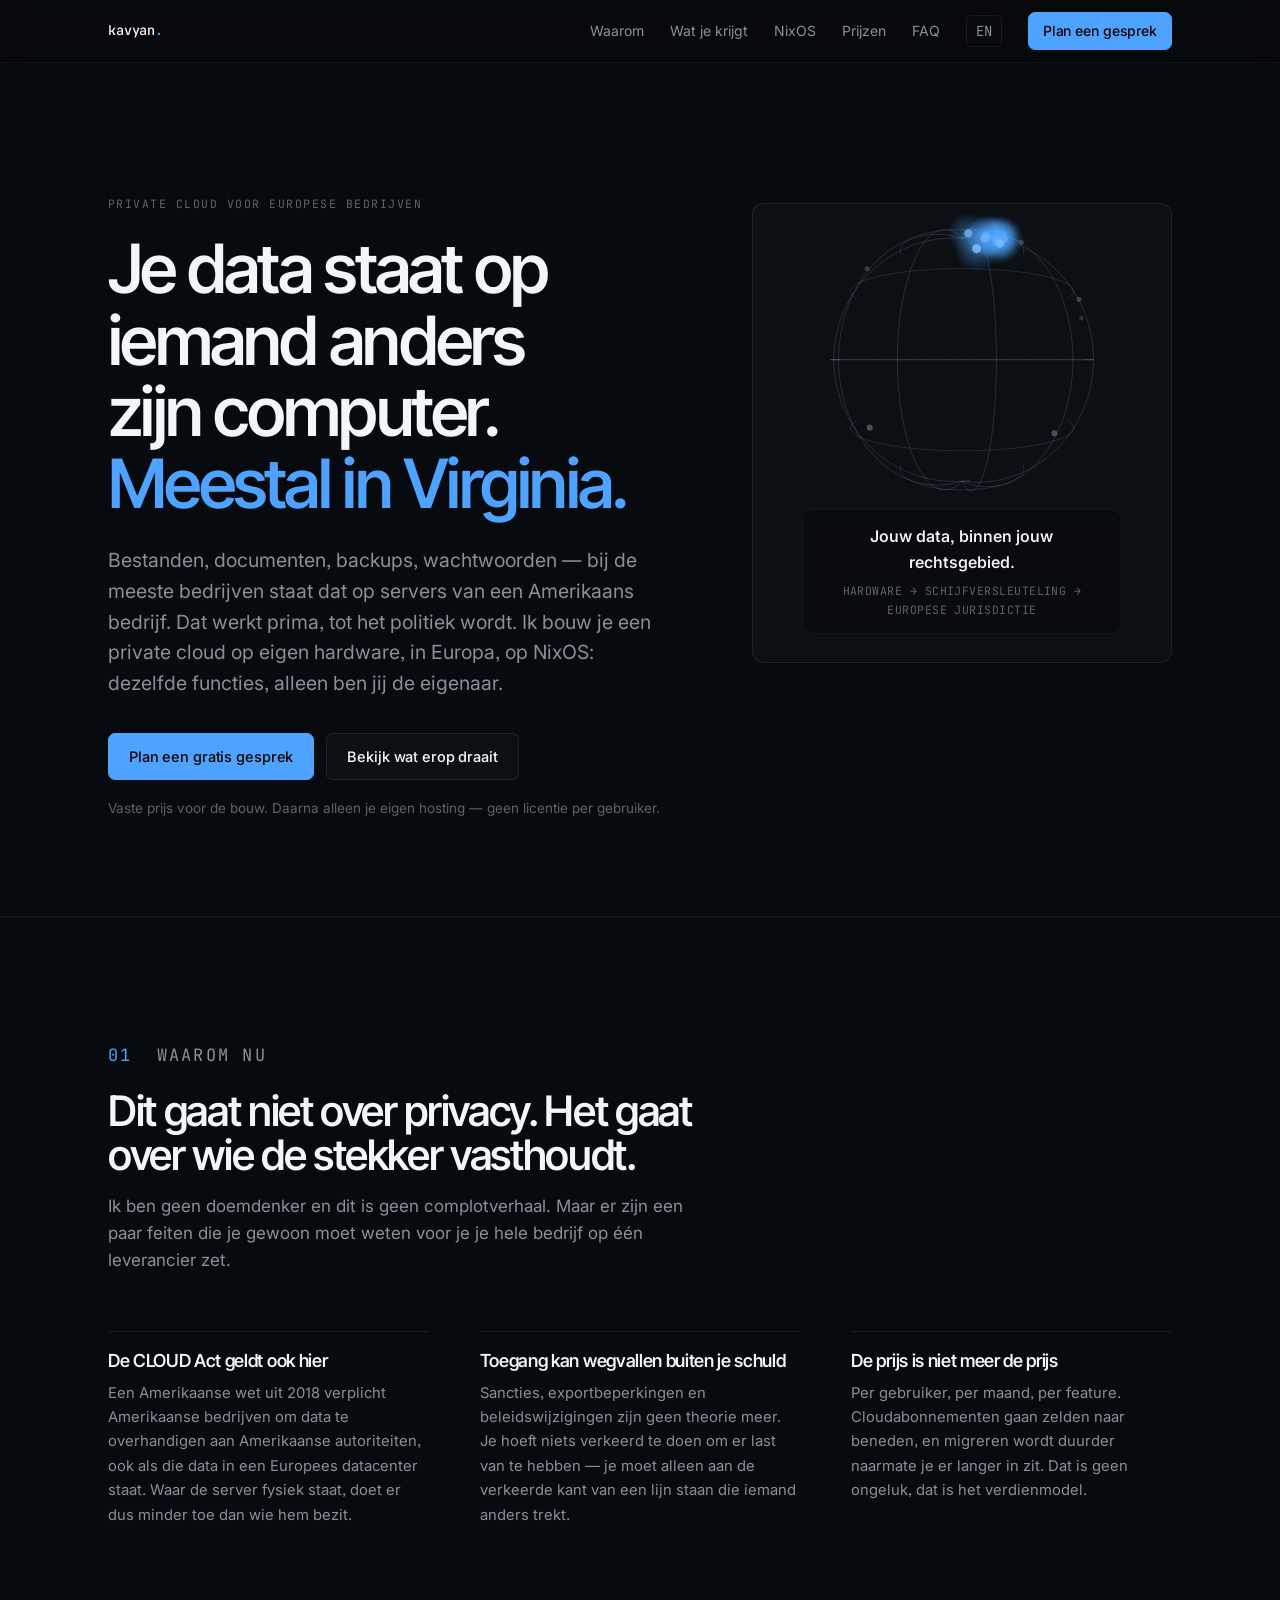
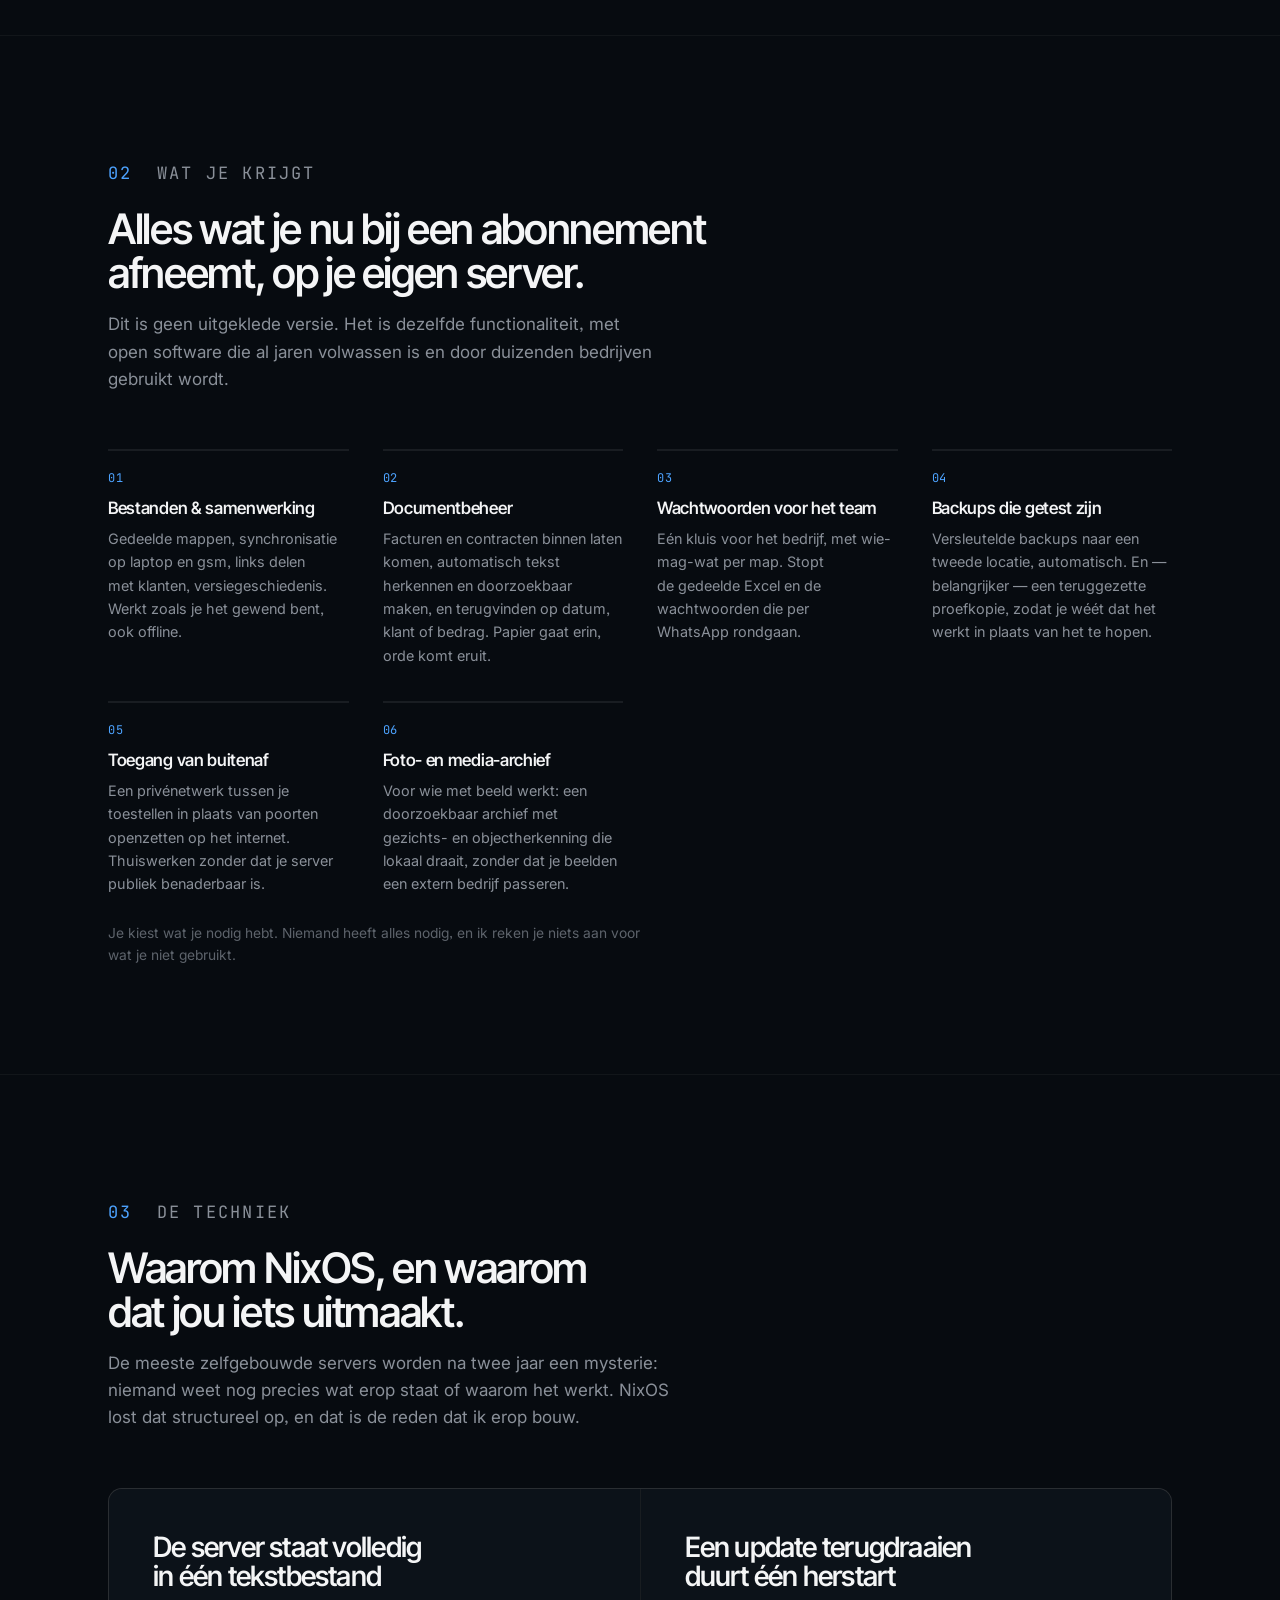
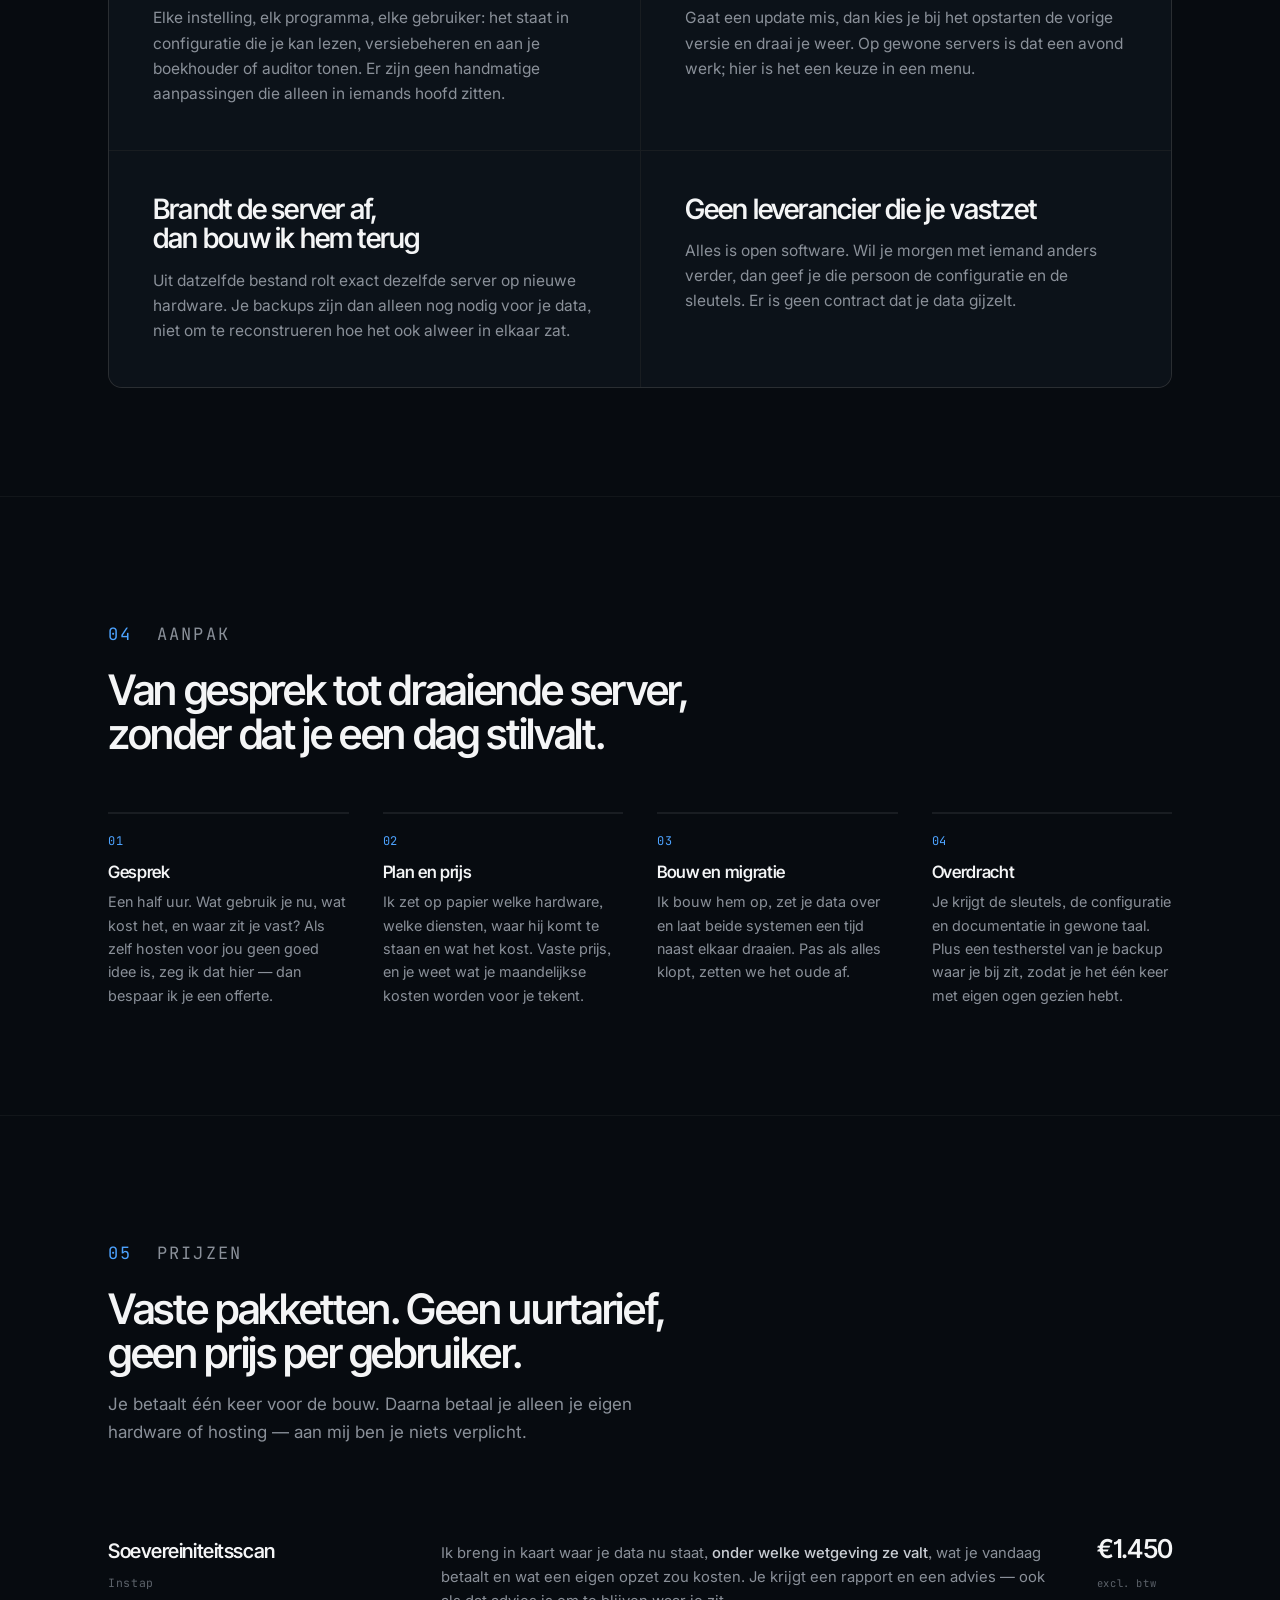
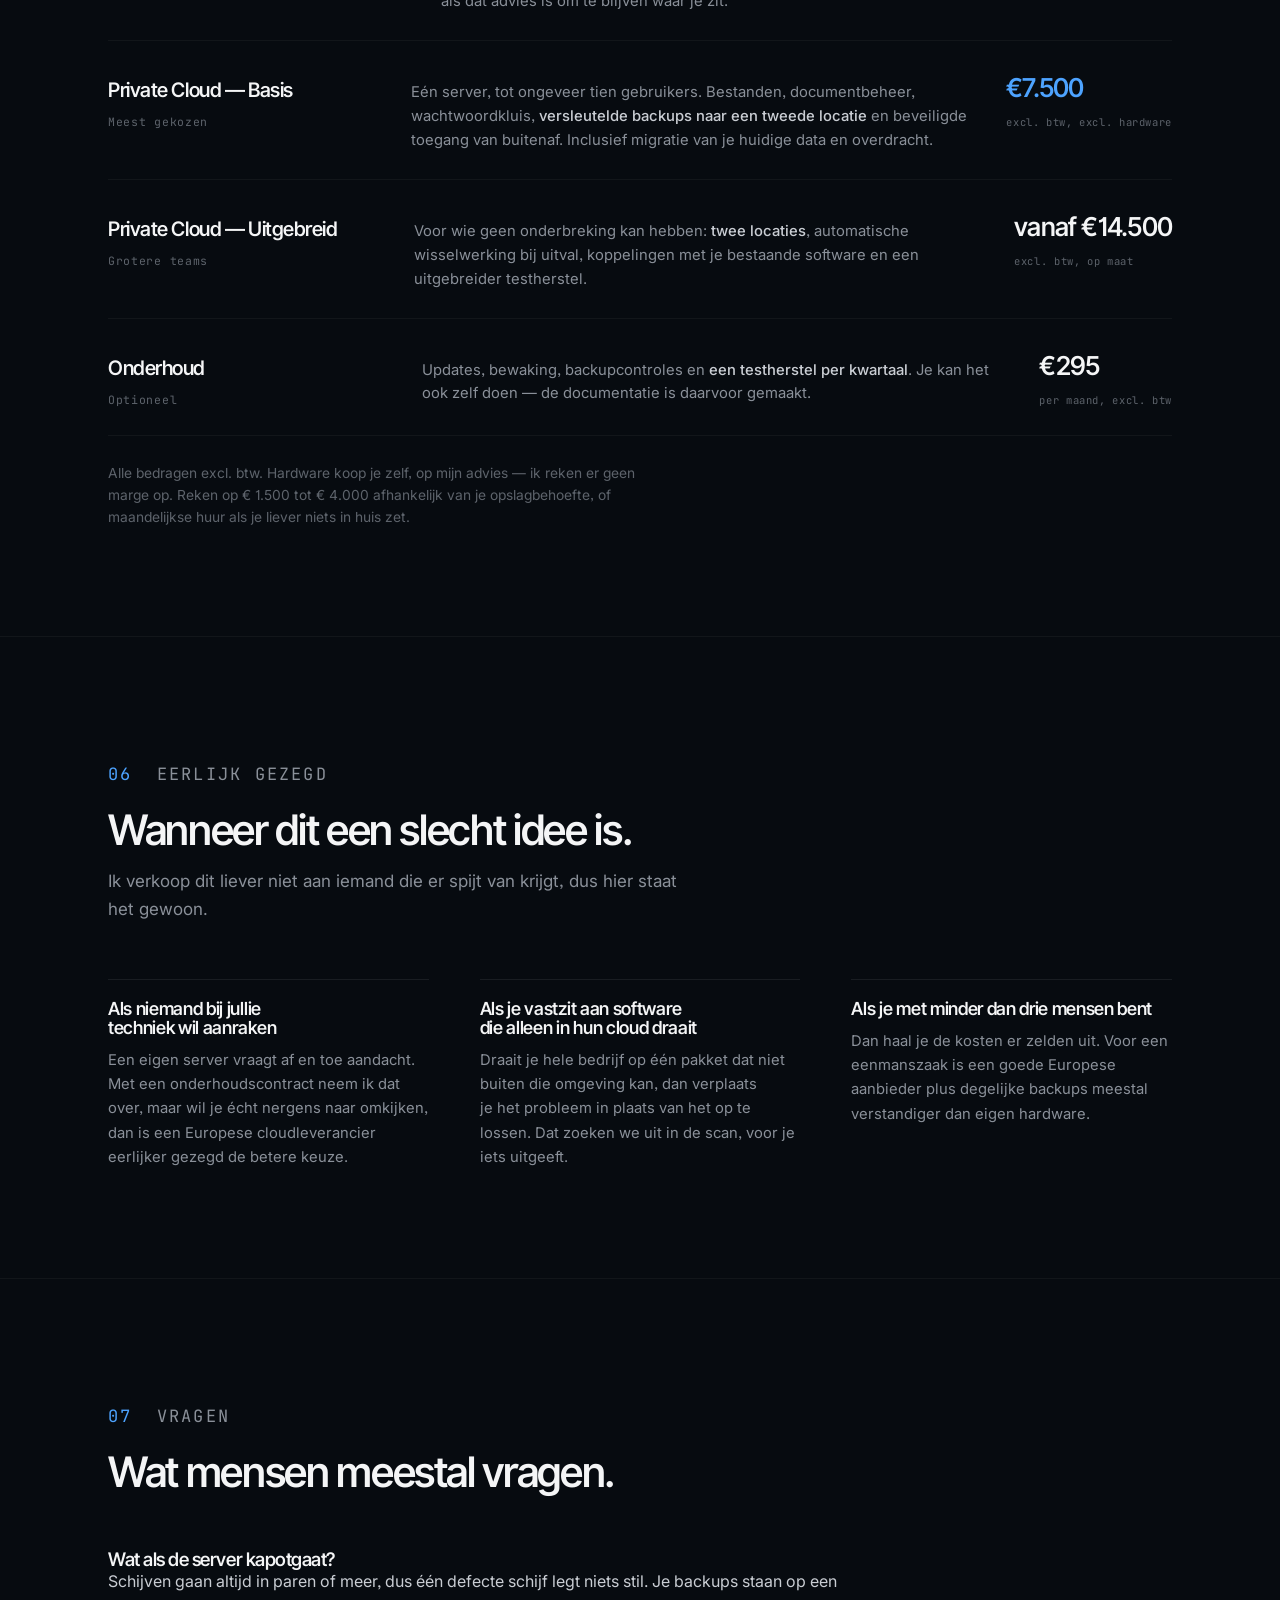
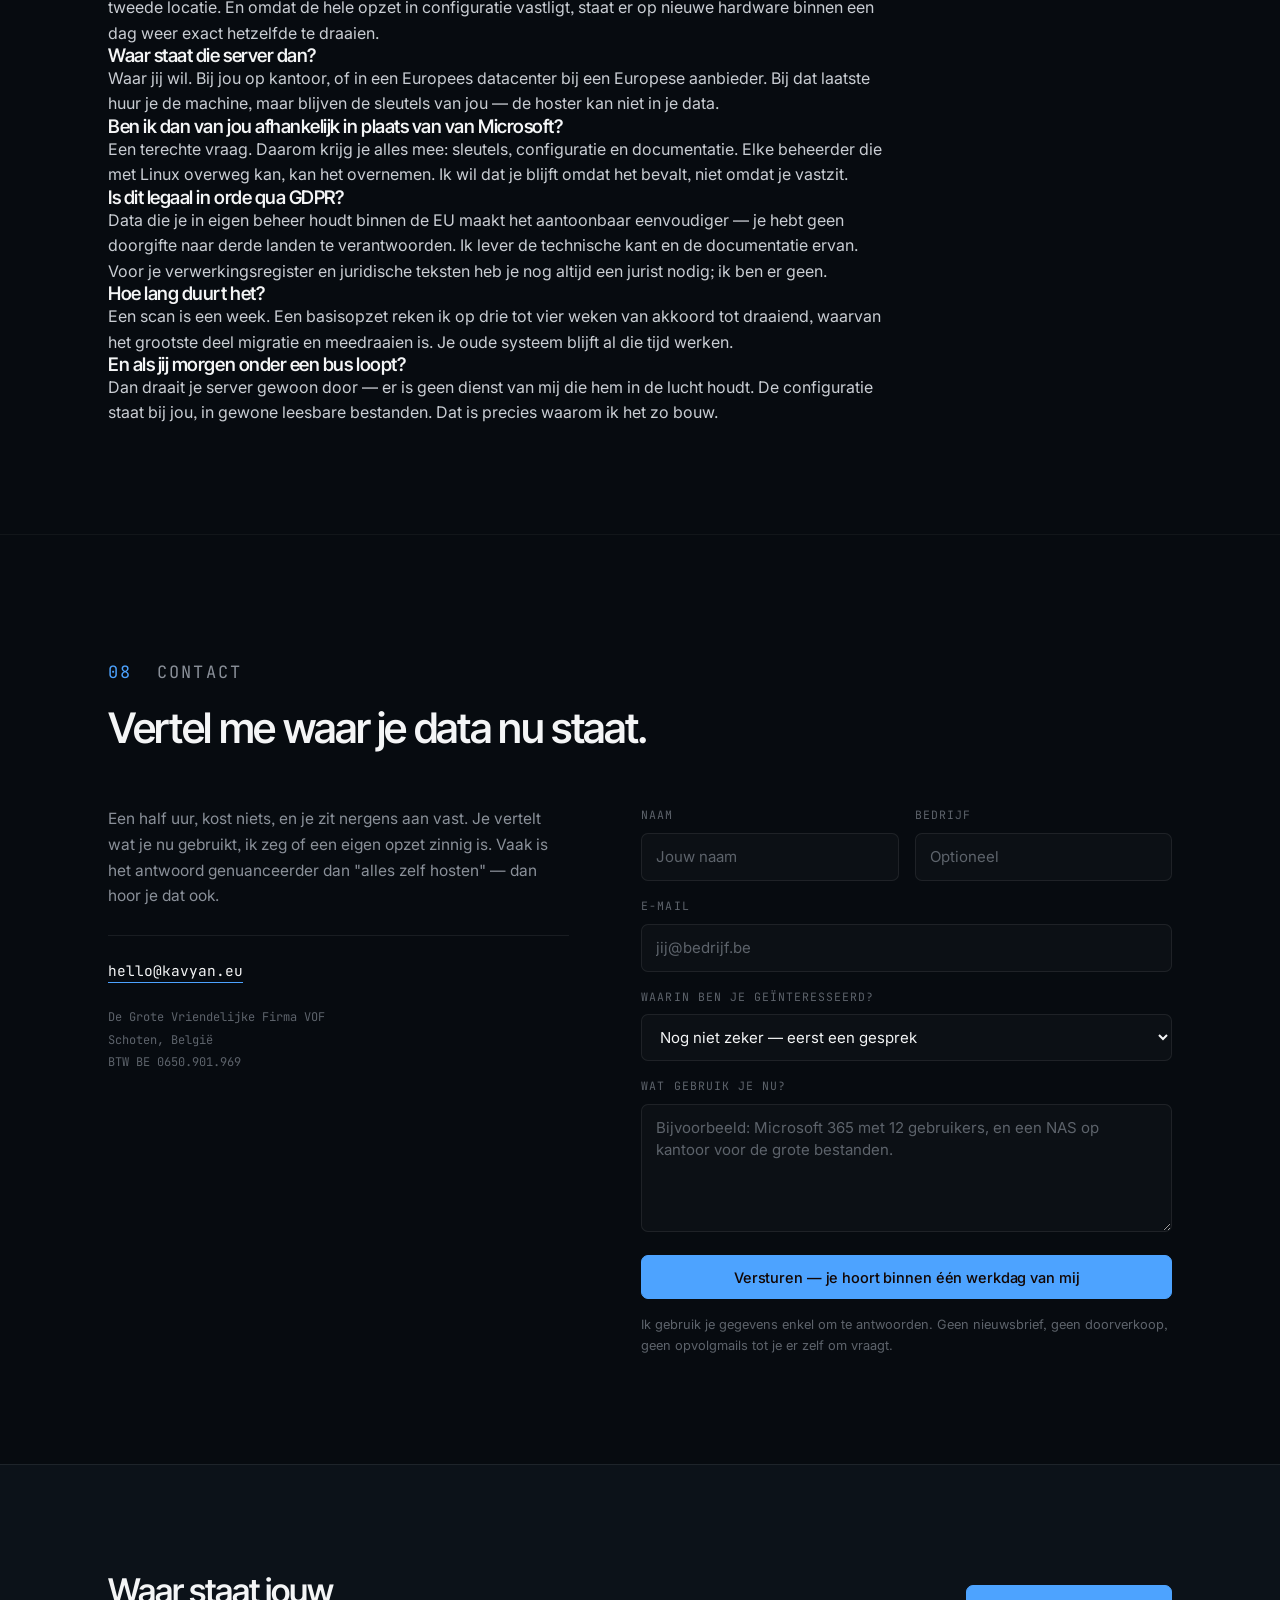
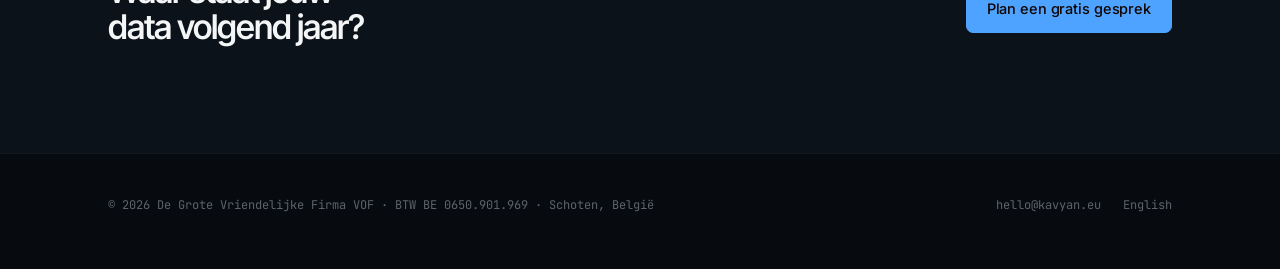
==== commit 074b3129: "EN-versie gelijkgetrokken met NL, bol beter zichtbaar" ====
--- a/index.html
+++ b/index.html
@@ -176,19 +176,19 @@
     </div>
     <div class="steps">
       <div class="step">
-        <h3><span class="num">1</span> Gesprek</h3>
+        <h3>Gesprek</h3>
         <p>Een half uur. Wat gebruik je nu, wat kost het, en waar zit je vast? Als zelf hosten voor jou geen goed idee is, zeg ik dat hier — dan bespaar ik je een offerte.</p>
       </div>
       <div class="step">
-        <h3><span class="num">2</span> Plan en prijs</h3>
+        <h3>Plan en prijs</h3>
         <p>Ik zet op papier welke hardware, welke diensten, waar hij komt te staan en wat het kost. Vaste prijs, en je weet wat je maandelijkse kosten worden voor je tekent.</p>
       </div>
       <div class="step">
-        <h3><span class="num">3</span> Bouw en migratie</h3>
+        <h3>Bouw en migratie</h3>
         <p>Ik bouw hem op, zet je data over en laat beide systemen een tijd naast elkaar draaien. Pas als alles klopt, zetten we het oude af.</p>
       </div>
       <div class="step">
-        <h3><span class="num">4</span> Overdracht</h3>
+        <h3>Overdracht</h3>
         <p>Je krijgt de sleutels, de configuratie en documentatie in gewone taal. Plus een testherstel van je backup waar je bij zit, zodat je het één keer met eigen ogen gezien hebt.</p>
       </div>
     </div>
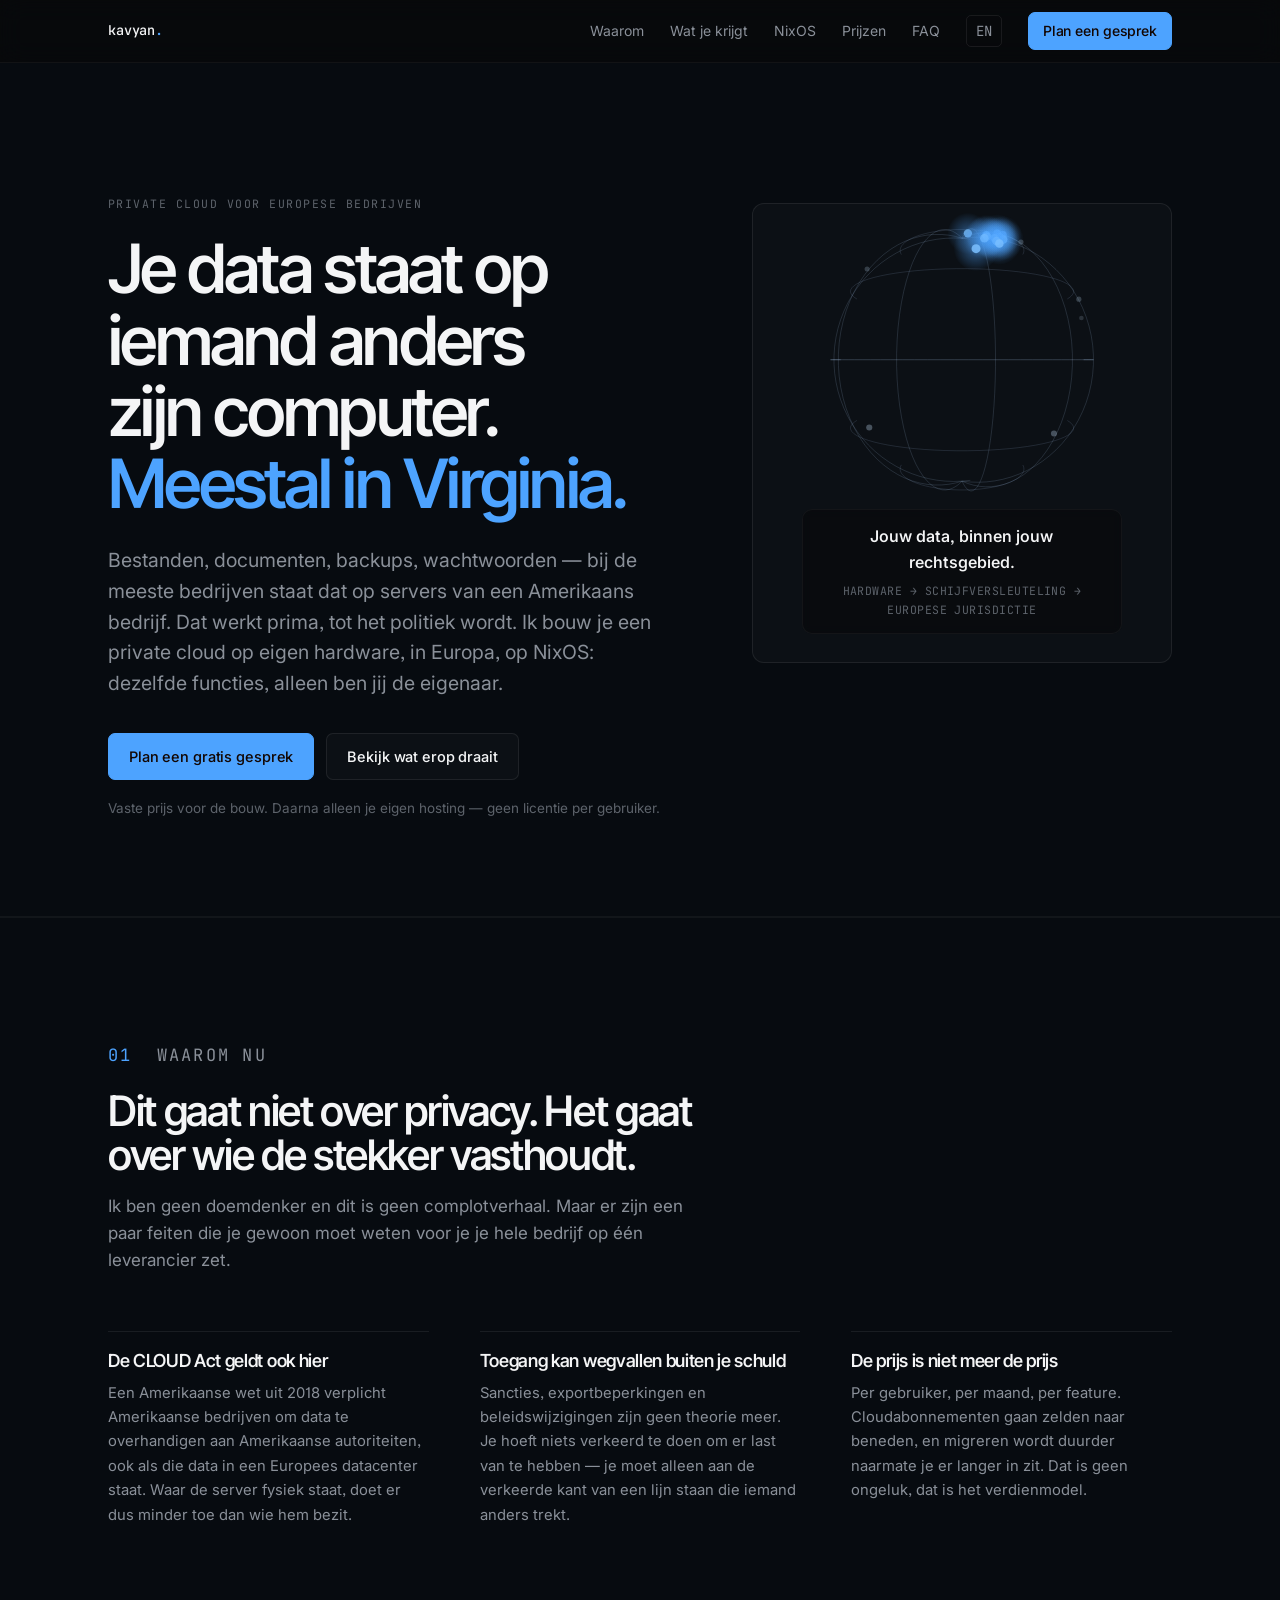
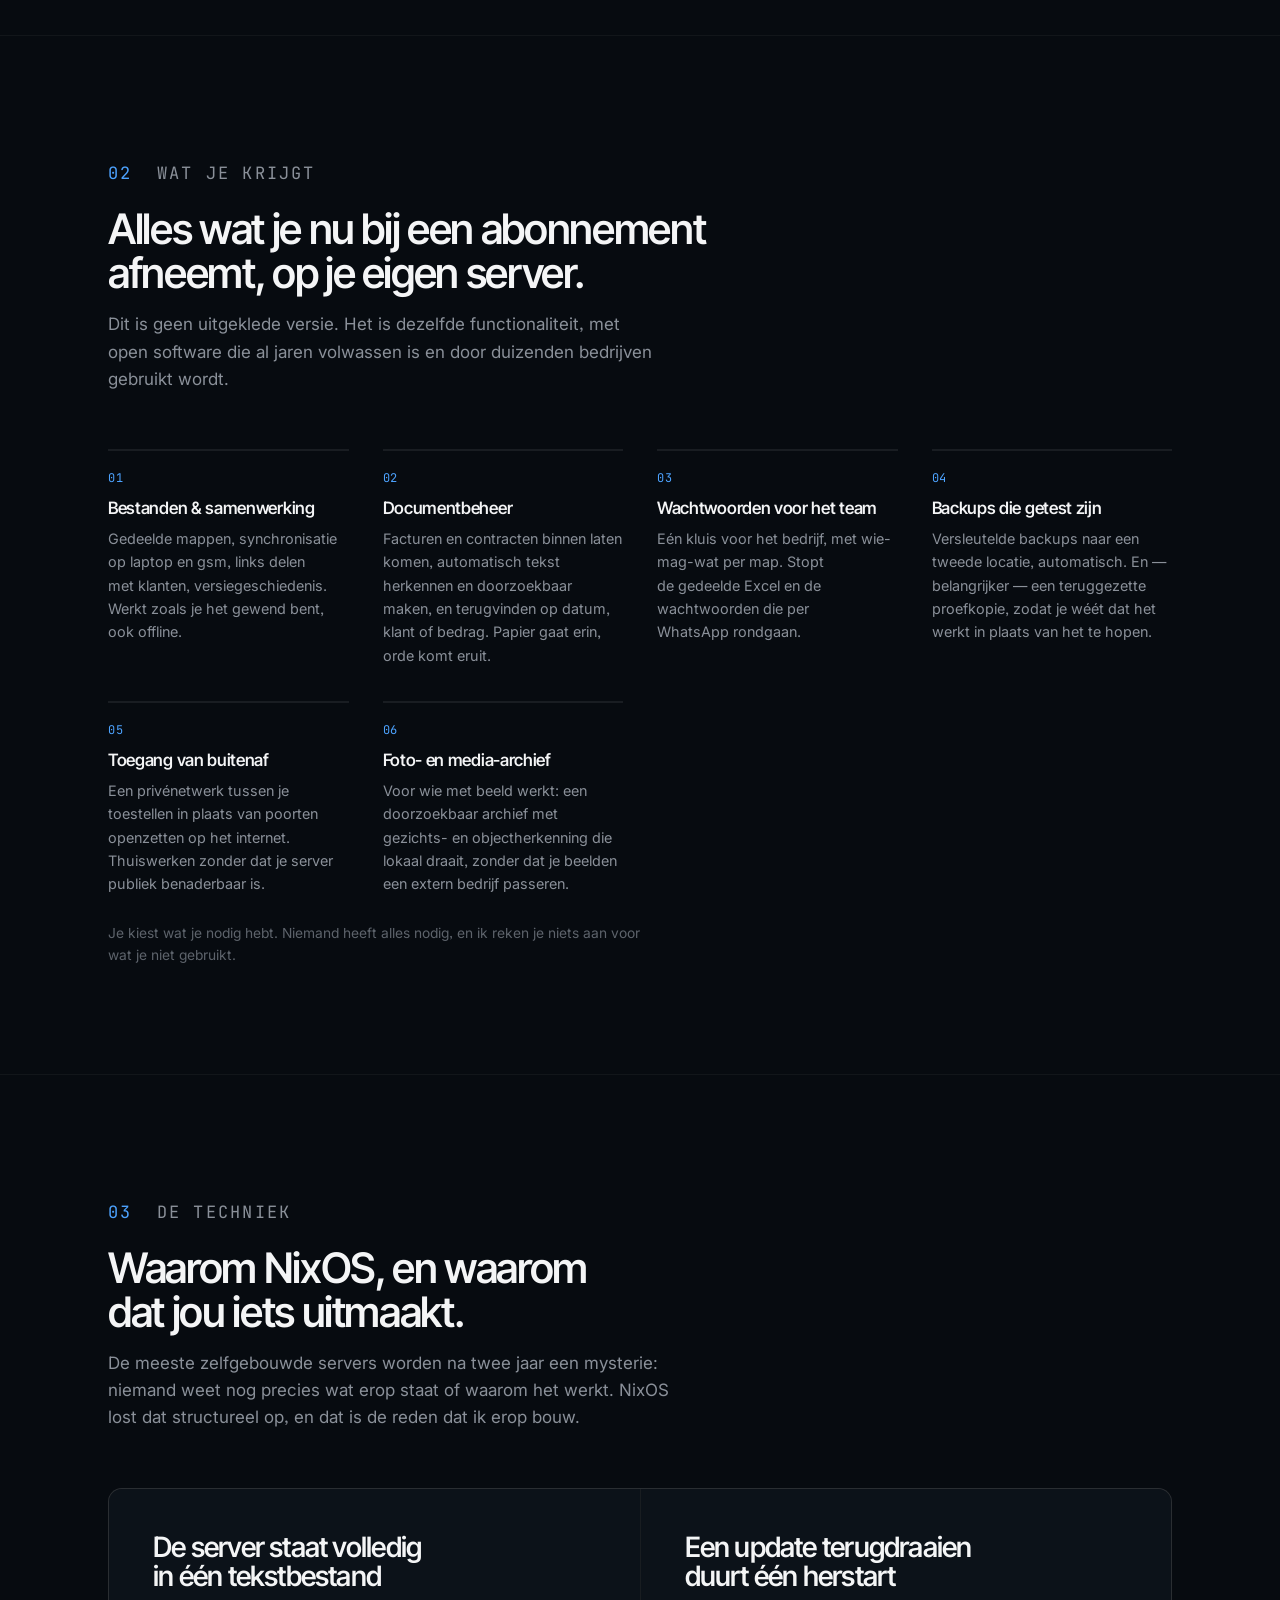
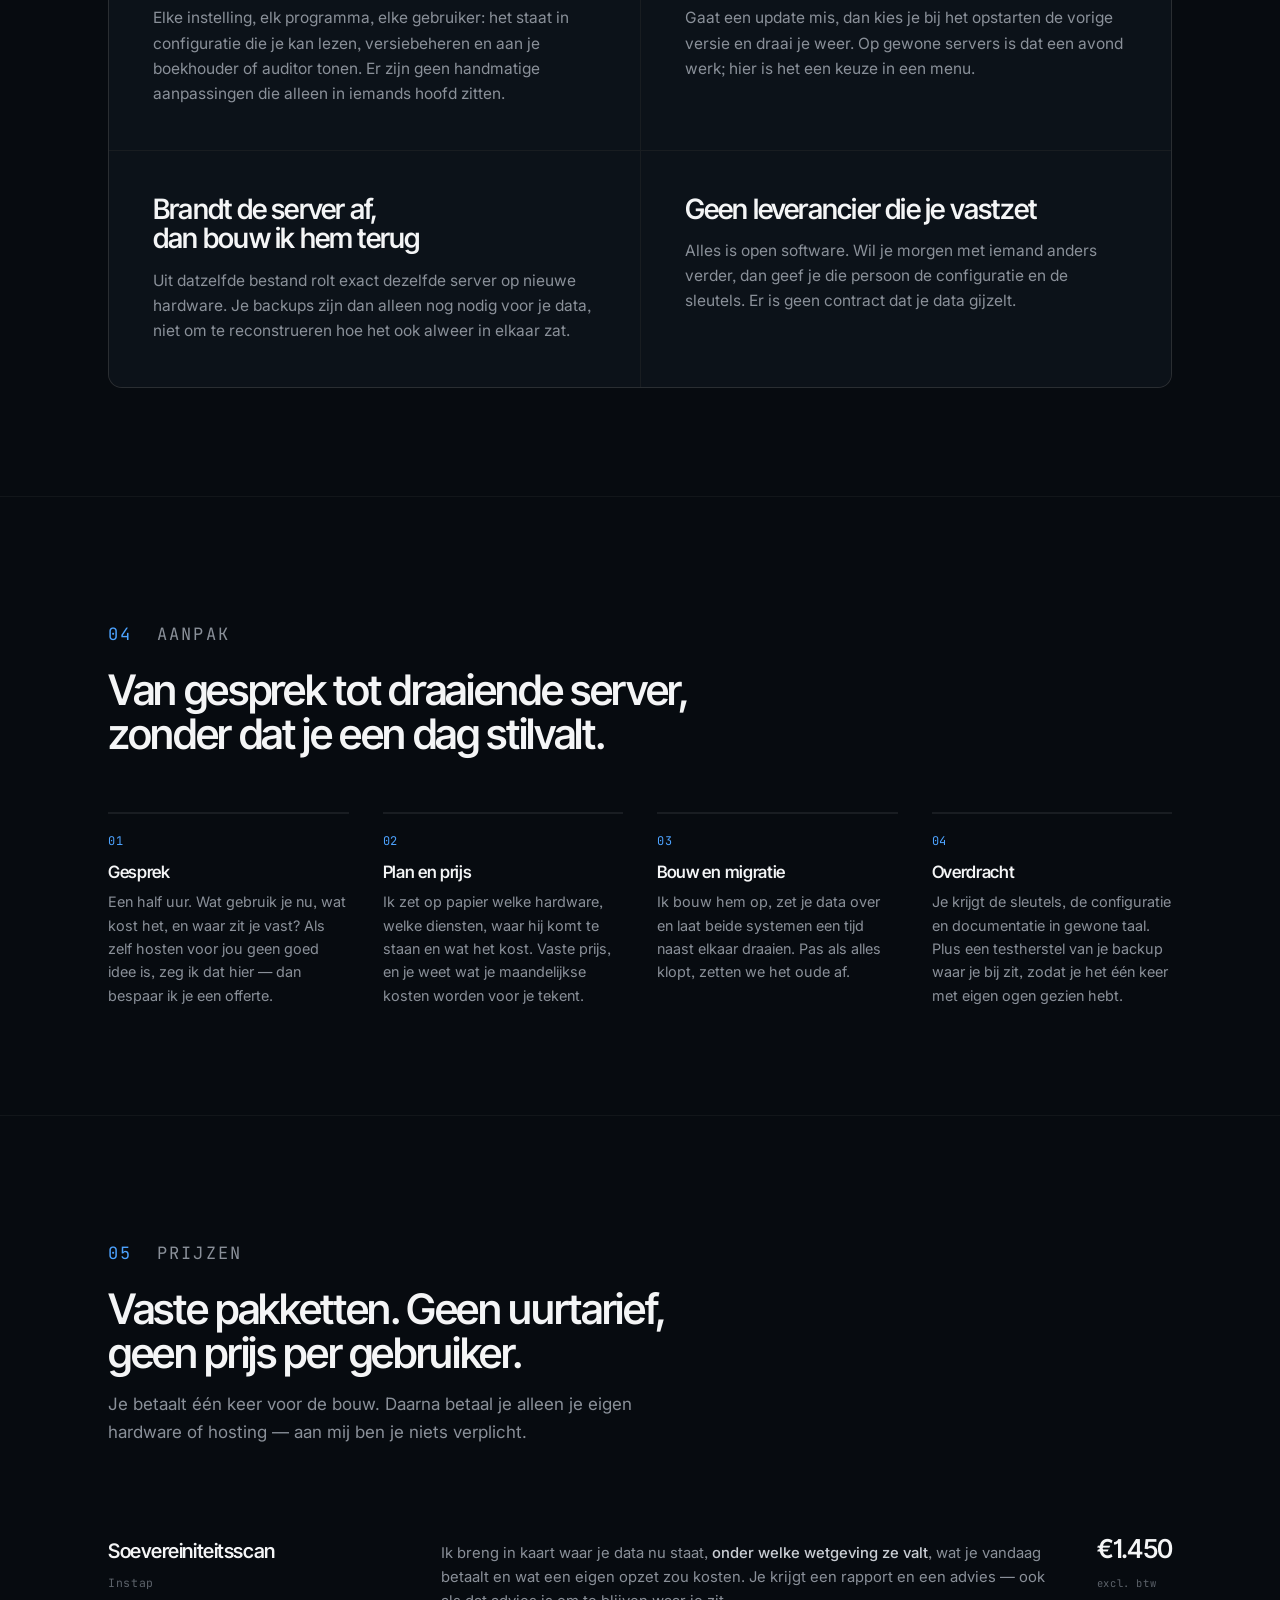
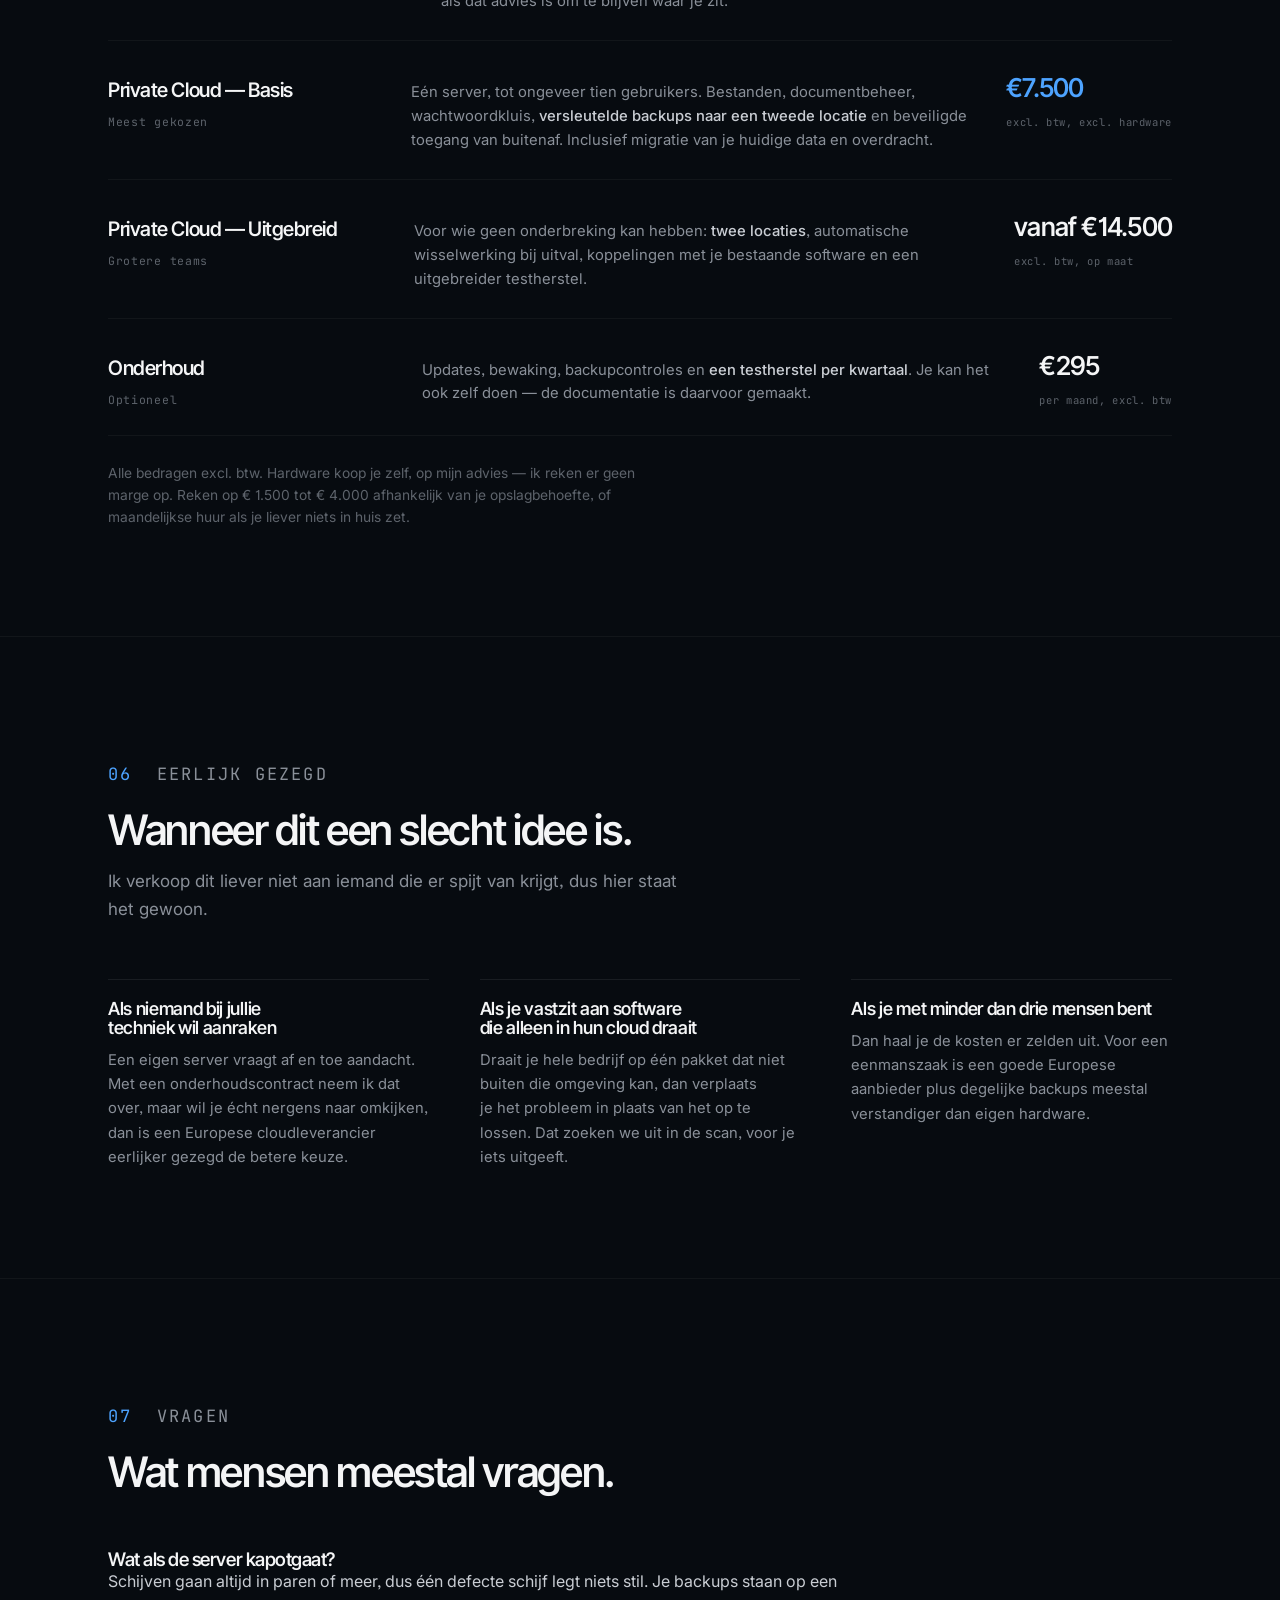
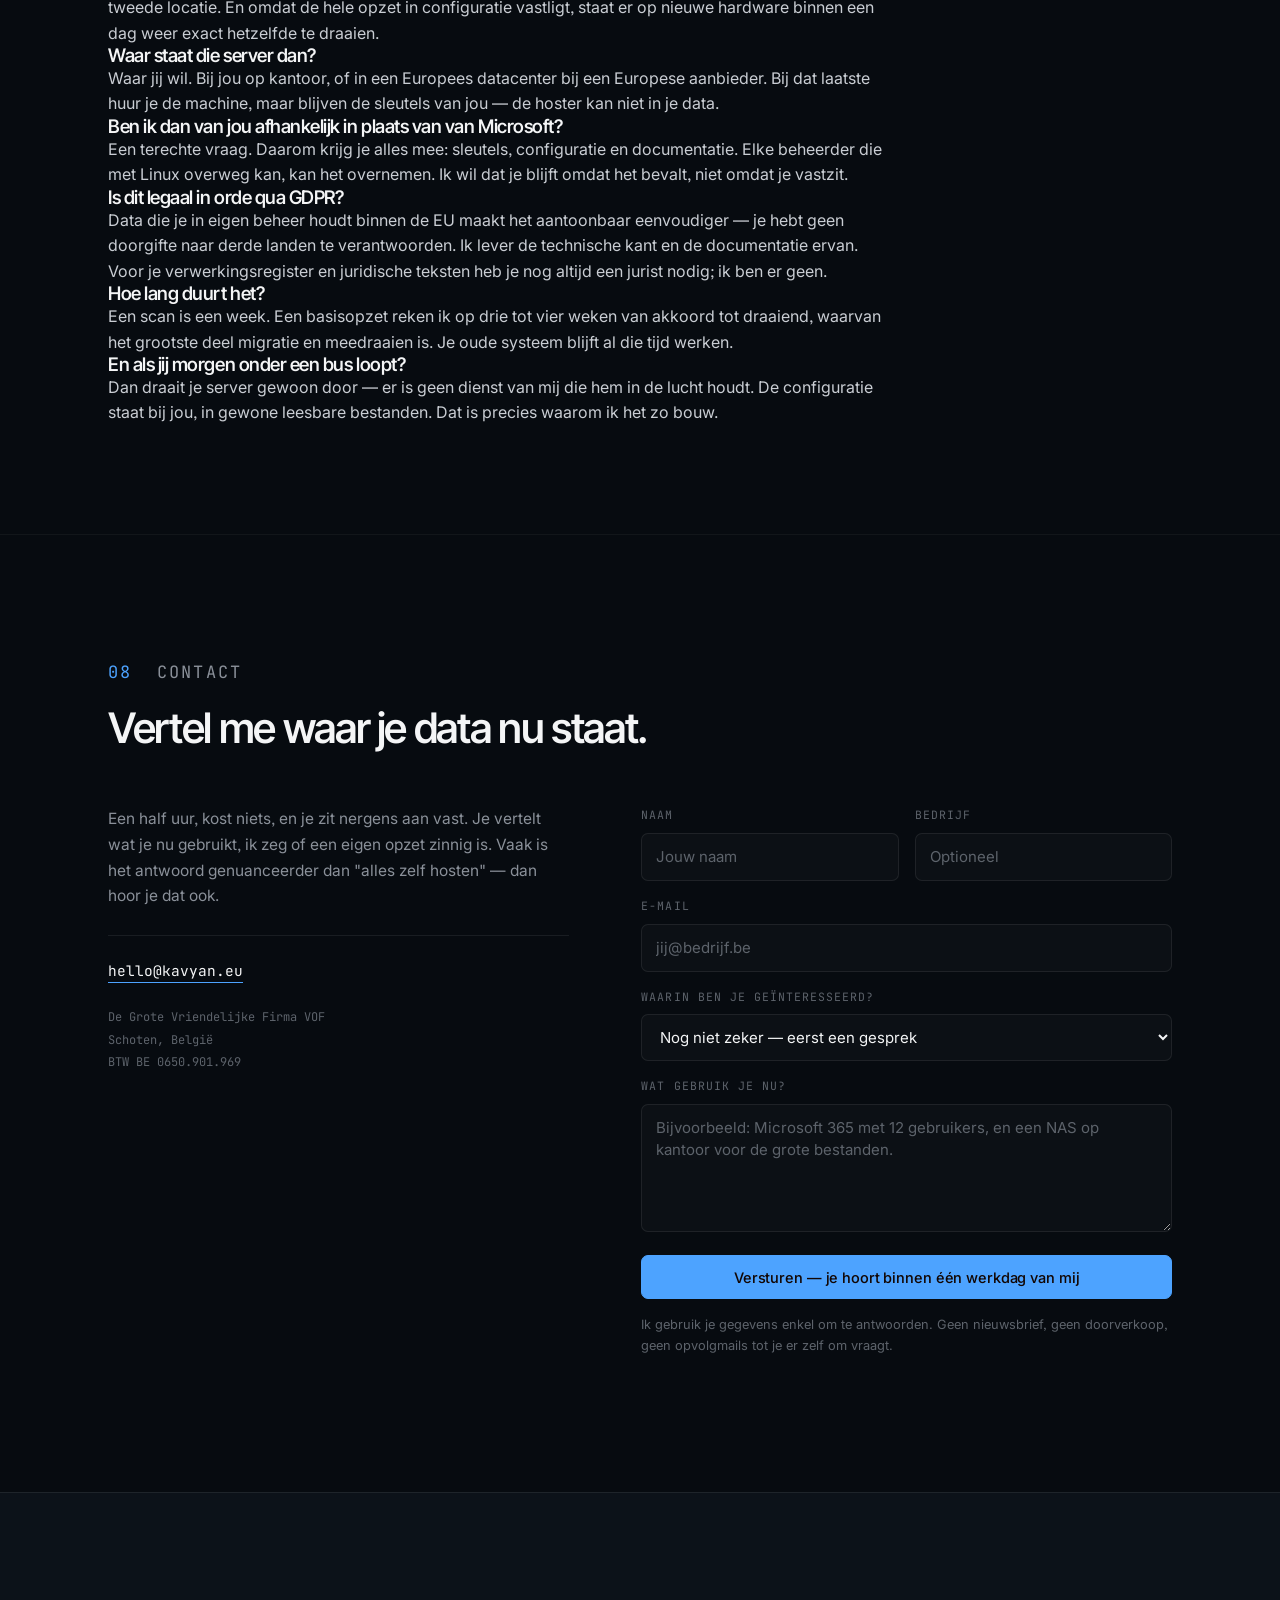
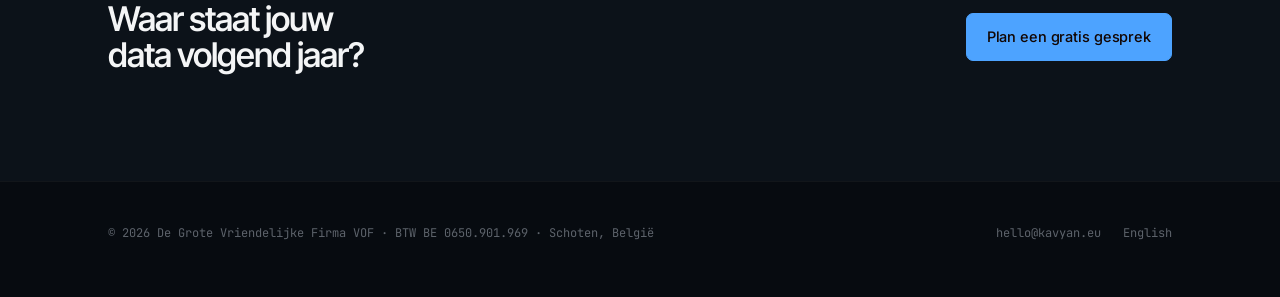
==== commit cd19df05: "Contactformulier naar SalesPilot in plaats van Formspree Co-Authored-By: Claude Opus 5.5 <noreply@an" ====
--- a/index.html
+++ b/index.html
@@ -308,7 +308,7 @@
         </p>
       </div>
 
-      <form action="https://formspree.io/f/FORMSPREE_ID" method="POST">
+      <form action="https://2-31-203-240.sslip.io/api/lead" method="POST" data-contact>
         <div class="field-row">
           <div class="field">
             <label for="naam">Naam</label>
@@ -337,7 +337,8 @@
           <label for="bericht">Wat gebruik je nu?</label>
           <textarea id="bericht" name="bericht" required placeholder="Bijvoorbeeld: Microsoft 365 met 12 gebruikers, en een NAS op kantoor voor de grote bestanden."></textarea>
         </div>
-        <input type="hidden" name="_subject" value="Nieuwe aanvraag via kavyan.eu">
+        <input type="hidden" name="pagina" value="/">
+        <input type="hidden" name="taal" value="nl">
         <input class="hp" type="text" name="_gotcha" tabindex="-1" autocomplete="off" aria-hidden="true">
         <button class="btn btn-primary" type="submit">Versturen — je hoort binnen één werkdag van mij</button>
         <p class="form-foot">Ik gebruik je gegevens enkel om te antwoorden. Geen nieuwsbrief, geen doorverkoop, geen opvolgmails tot je er zelf om vraagt.</p>
@@ -366,5 +367,6 @@
 </footer>
 
 <script src="/assets/sovereign-globe.js" defer></script>
+<script src="/assets/contact.js" defer></script>
 </body>
 </html>
